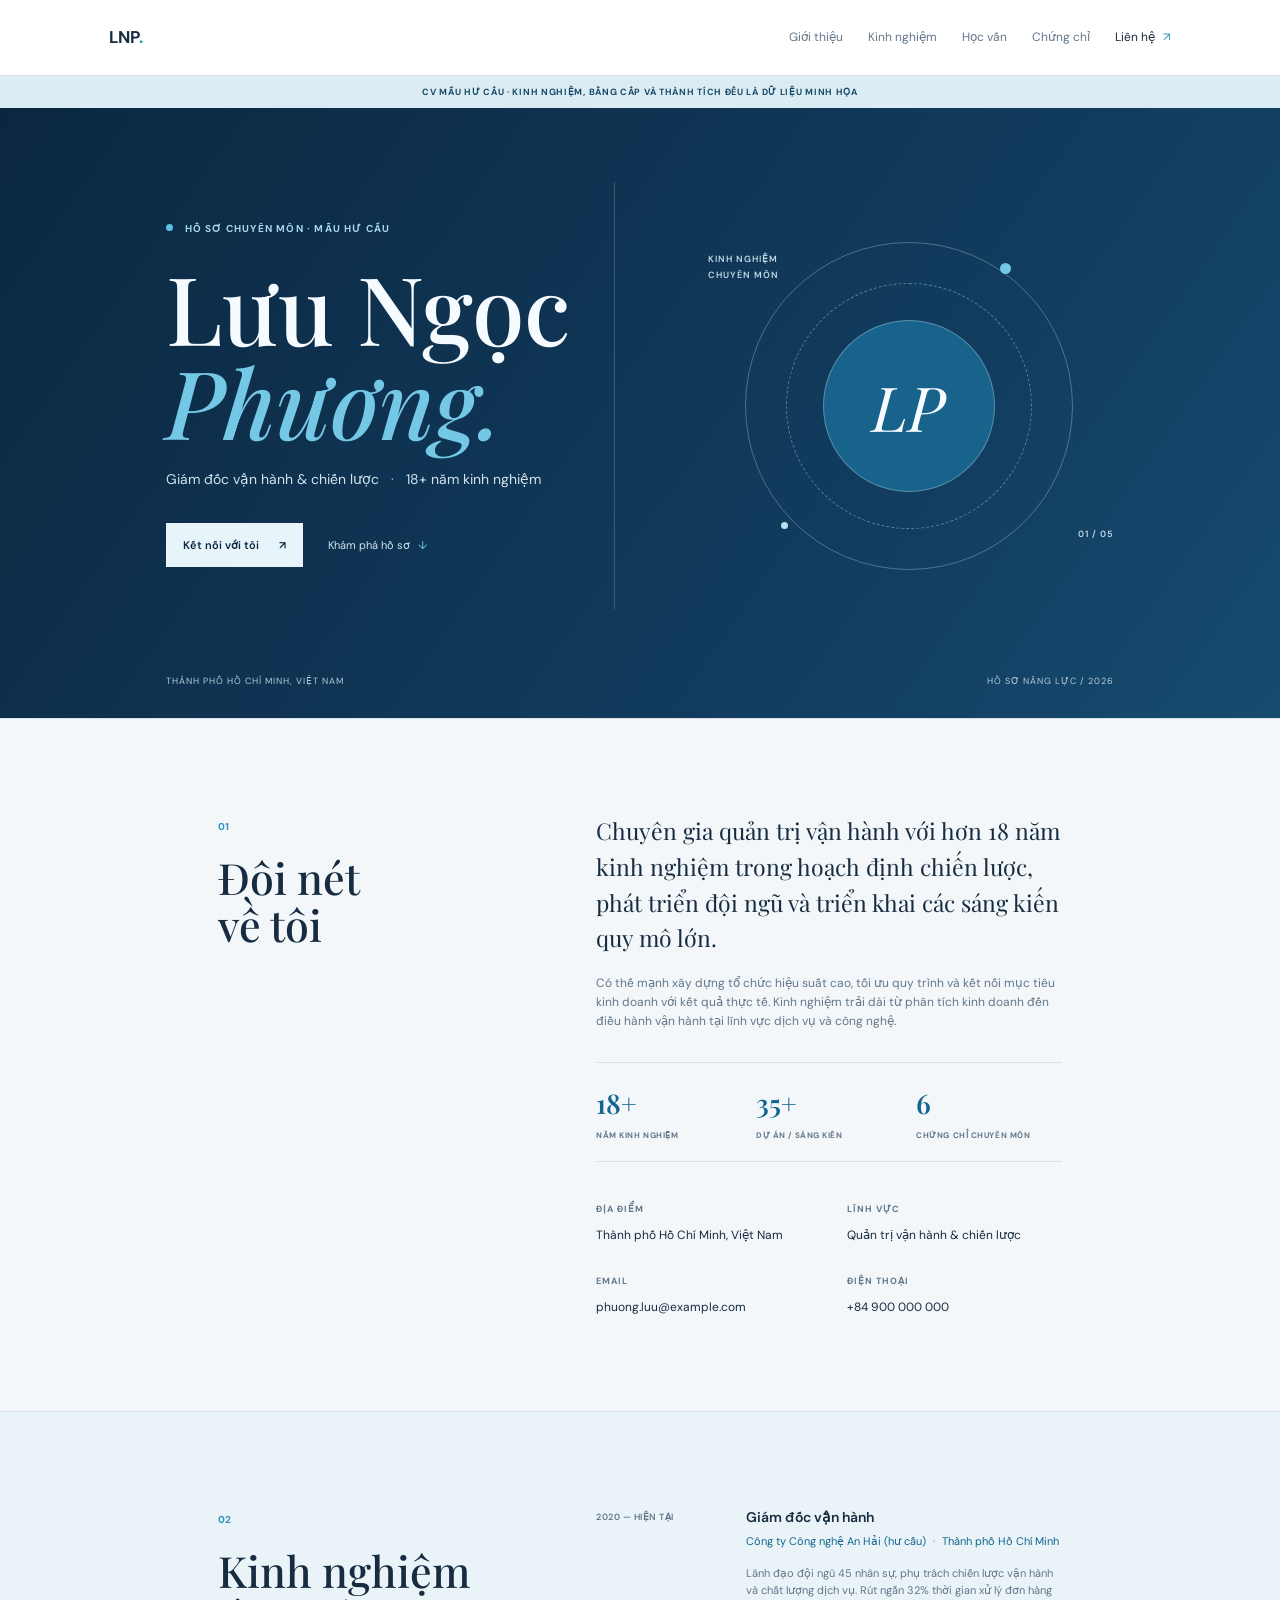
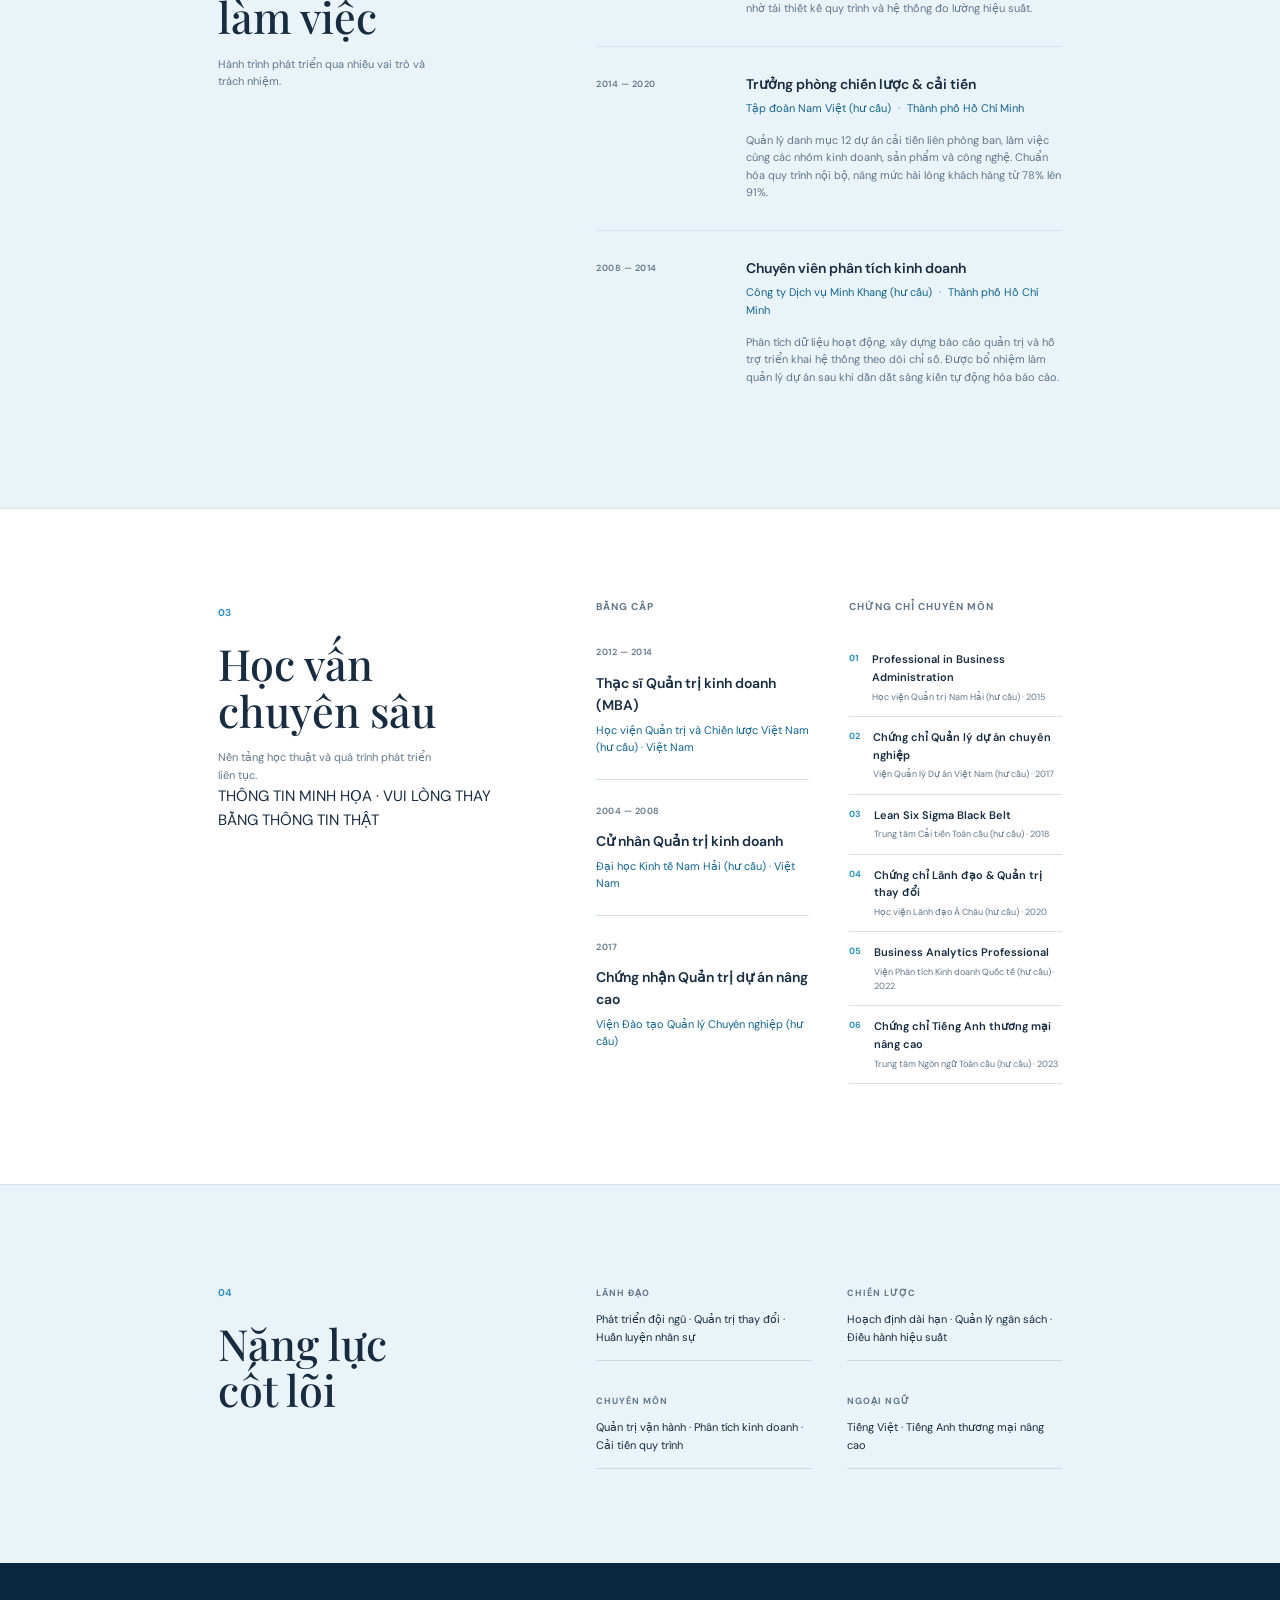
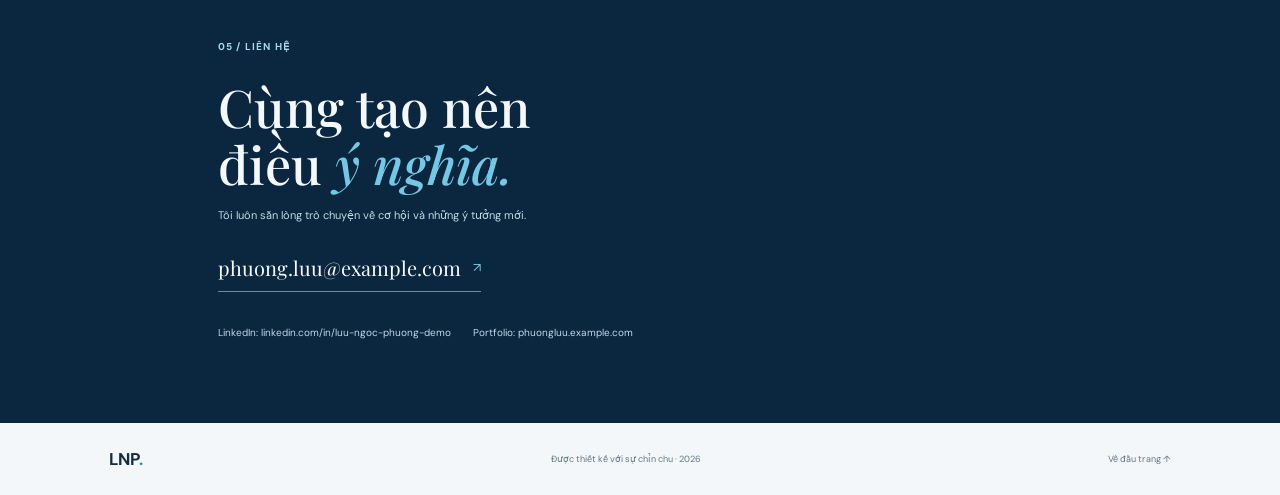
==== My CV/index.html @ e351180a "OK" ====
<!DOCTYPE html>
<html lang="vi">
<head>
  <meta charset="UTF-8">
  <meta name="viewport" content="width=device-width, initial-scale=1.0">
  <meta name="theme-color" content="#0b2740">
  <meta name="description" content="CV mẫu hư cấu của Lưu Ngọc Phương, chuyên gia quản trị vận hành.">
  <title>CV mẫu hư cấu | Lưu Ngọc Phương</title>
  <link rel="preconnect" href="https://fonts.googleapis.com">
  <link rel="preconnect" href="https://fonts.gstatic.com" crossorigin>
  <link href="https://fonts.googleapis.com/css2?family=DM+Sans:wght@400;500;600;700&family=Playfair+Display:wght@500;600;700&display=swap" rel="stylesheet">
  <link rel="stylesheet" href="vc.css">
</head>
<body>
  <header class="topbar">
    <a class="wordmark" href="#home" aria-label="Lưu Ngọc Phương, về đầu trang">LNP<span>.</span></a>
    <nav aria-label="Điều hướng chính">
      <a href="#about">Giới thiệu</a>
      <a href="#experience">Kinh nghiệm</a>
      <a href="#education">Học vấn</a>
      <a href="#credentials">Chứng chỉ</a>
      <a class="nav-contact" href="#contact">Liên hệ <span aria-hidden="true">↗</span></a>
    </nav>
  </header>

  <aside class="fiction-banner">CV MẪU HƯ CẤU · KINH NGHIỆM, BẰNG CẤP VÀ THÀNH TÍCH ĐỀU LÀ DỮ LIỆU MINH HỌA</aside>

  <main id="home">
    <section class="intro" aria-labelledby="page-title">
      <div class="intro-copy">
        <p class="eyebrow"><span class="status-dot"></span> HỒ SƠ CHUYÊN MÔN · MẪU HƯ CẤU</p>
        <h1 id="page-title">Lưu Ngọc<br><span>Phương.</span></h1>
        <p class="intro-summary">Giám đốc vận hành & chiến lược <span>·</span> 18+ năm kinh nghiệm</p>
        <div class="intro-actions">
          <a class="button button-primary" href="#contact">Kết nối với tôi <span aria-hidden="true">↗</span></a>
          <a class="text-link" href="#about">Khám phá hồ sơ <span aria-hidden="true">↓</span></a>
        </div>
      </div>
      <div class="intro-art" aria-hidden="true">
        <div class="art-ring ring-one"></div>
        <div class="art-ring ring-two"></div>
        <div class="art-core">LP</div>
        <span class="art-label">KINH NGHIỆM<br>CHUYÊN MÔN</span>
        <span class="art-index">01 / 05</span>
      </div>
      <div class="intro-footer"><span>THÀNH PHỐ HỒ CHÍ MINH, VIỆT NAM</span><span>HỒ SƠ NĂNG LỰC / 2026</span></div>
    </section>

    <section class="content-section about-section" id="about">
      <div class="section-heading"><span class="section-number">01</span><h2>Đôi nét<br>về tôi</h2></div>
      <div class="section-body">
        <p class="lead">Chuyên gia quản trị vận hành với hơn 18 năm kinh nghiệm trong hoạch định chiến lược, phát triển đội ngũ và triển khai các sáng kiến quy mô lớn.</p>
        <p class="about-detail">Có thế mạnh xây dựng tổ chức hiệu suất cao, tối ưu quy trình và kết nối mục tiêu kinh doanh với kết quả thực tế. Kinh nghiệm trải dài từ phân tích kinh doanh đến điều hành vận hành tại lĩnh vực dịch vụ và công nghệ.</p>
        <div class="career-stats" aria-label="Tổng quan kinh nghiệm">
          <div><strong>18+</strong><span>NĂM KINH NGHIỆM</span></div>
          <div><strong>35+</strong><span>DỰ ÁN / SÁNG KIẾN</span></div>
          <div><strong>6</strong><span>CHỨNG CHỈ CHUYÊN MÔN</span></div>
        </div>
        <div class="detail-grid">
          <div><span class="detail-label">ĐỊA ĐIỂM</span><p>Thành phố Hồ Chí Minh, Việt Nam</p></div>
          <div><span class="detail-label">LĨNH VỰC</span><p>Quản trị vận hành & chiến lược</p></div>
          <div><span class="detail-label">EMAIL</span><p>phuong.luu@example.com</p></div>
          <div><span class="detail-label">ĐIỆN THOẠI</span><p>+84 900 000 000</p></div>
        </div>
      </div>
    </section>

    <section class="content-section experience-section" id="experience">
      <div class="section-heading"><span class="section-number">02</span><h2>Kinh nghiệm<br>làm việc</h2><p class="section-caption">Hành trình phát triển qua nhiều vai trò và trách nhiệm.</p></div>
      <div class="section-body">
        <article class="timeline-item">
          <p class="timeline-date">2020 — HIỆN TẠI</p>
          <div><h3>Giám đốc vận hành</h3><p class="organization">Công ty Công nghệ An Hải (hư cấu) <span>·</span> Thành phố Hồ Chí Minh</p><p class="description">Lãnh đạo đội ngũ 45 nhân sự, phụ trách chiến lược vận hành và chất lượng dịch vụ. Rút ngắn 32% thời gian xử lý đơn hàng nhờ tái thiết kế quy trình và hệ thống đo lường hiệu suất.</p></div>
        </article>
        <article class="timeline-item">
          <p class="timeline-date">2014 — 2020</p>
          <div><h3>Trưởng phòng chiến lược & cải tiến</h3><p class="organization">Tập đoàn Nam Việt (hư cấu) <span>·</span> Thành phố Hồ Chí Minh</p><p class="description">Quản lý danh mục 12 dự án cải tiến liên phòng ban, làm việc cùng các nhóm kinh doanh, sản phẩm và công nghệ. Chuẩn hóa quy trình nội bộ, nâng mức hài lòng khách hàng từ 78% lên 91%.</p></div>
        </article>
        <article class="timeline-item">
          <p class="timeline-date">2008 — 2014</p>
          <div><h3>Chuyên viên phân tích kinh doanh</h3><p class="organization">Công ty Dịch vụ Minh Khang (hư cấu) <span>·</span> Thành phố Hồ Chí Minh</p><p class="description">Phân tích dữ liệu hoạt động, xây dựng báo cáo quản trị và hỗ trợ triển khai hệ thống theo dõi chỉ số. Được bổ nhiệm làm quản lý dự án sau khi dẫn dắt sáng kiến tự động hóa báo cáo.</p></div>
        </article>
      </div>
    </section>

    <section class="content-section lower-section" id="education">
      <div class="section-heading"><span class="section-number">03</span><h2>Học vấn<br>chuyên sâu</h2><p class="section-caption">Nền tảng học thuật và quá trình phát triển liên tục.</p><p class="sample-note">THÔNG TIN MINH HỌA · VUI LÒNG THAY BẰNG THÔNG TIN THẬT</p></div>
      <div class="section-body lower-grid">
        <div>
          <h3 class="subheading">Bằng cấp</h3>
          <article class="education-item"><p class="timeline-date">2012 — 2014</p><h3>Thạc sĩ Quản trị kinh doanh (MBA)</h3><p class="organization">Học viện Quản trị và Chiến lược Việt Nam (hư cấu) · Việt Nam</p></article>
          <article class="education-item"><p class="timeline-date">2004 — 2008</p><h3>Cử nhân Quản trị kinh doanh</h3><p class="organization">Đại học Kinh tế Nam Hải (hư cấu) · Việt Nam</p></article>
          <article class="education-item"><p class="timeline-date">2017</p><h3>Chứng nhận Quản trị dự án nâng cao</h3><p class="organization">Viện Đào tạo Quản lý Chuyên nghiệp (hư cấu)</p></article>
        </div>
        <div>
          <h3 class="subheading" id="credentials">Chứng chỉ chuyên môn</h3>
          <ul class="credential-list">
            <li><span class="credential-mark">01</span><span><strong>Professional in Business Administration</strong><small>Học viện Quản trị Nam Hải (hư cấu) · 2015</small></span></li>
            <li><span class="credential-mark">02</span><span><strong>Chứng chỉ Quản lý dự án chuyên nghiệp</strong><small>Viện Quản lý Dự án Việt Nam (hư cấu) · 2017</small></span></li>
            <li><span class="credential-mark">03</span><span><strong>Lean Six Sigma Black Belt</strong><small>Trung tâm Cải tiến Toàn cầu (hư cấu) · 2018</small></span></li>
            <li><span class="credential-mark">04</span><span><strong>Chứng chỉ Lãnh đạo & Quản trị thay đổi</strong><small>Học viện Lãnh đạo Á Châu (hư cấu) · 2020</small></span></li>
            <li><span class="credential-mark">05</span><span><strong>Business Analytics Professional</strong><small>Viện Phân tích Kinh doanh Quốc tế (hư cấu) · 2022</small></span></li>
            <li><span class="credential-mark">06</span><span><strong>Chứng chỉ Tiếng Anh thương mại nâng cao</strong><small>Trung tâm Ngôn ngữ Toàn cầu (hư cấu) · 2023</small></span></li>
          </ul>
        </div>
      </div>
    </section>

    <section class="content-section skills-section" id="skills">
      <div class="section-heading"><span class="section-number">04</span><h2>Năng lực<br>cốt lõi</h2></div>
      <div class="section-body skill-columns">
        <div><span class="detail-label">LÃNH ĐẠO</span><p>Phát triển đội ngũ · Quản trị thay đổi · Huấn luyện nhân sự</p></div>
        <div><span class="detail-label">CHIẾN LƯỢC</span><p>Hoạch định dài hạn · Quản lý ngân sách · Điều hành hiệu suất</p></div>
        <div><span class="detail-label">CHUYÊN MÔN</span><p>Quản trị vận hành · Phân tích kinh doanh · Cải tiến quy trình</p></div>
        <div><span class="detail-label">NGOẠI NGỮ</span><p>Tiếng Việt · Tiếng Anh thương mại nâng cao</p></div>
      </div>
    </section>

    <section class="contact-section" id="contact">
      <p class="eyebrow">05 / LIÊN HỆ</p>
      <h2>Cùng tạo nên<br>điều <span>ý nghĩa.</span></h2>
      <p class="contact-note">Tôi luôn sẵn lòng trò chuyện về cơ hội và những ý tưởng mới.</p>
      <a class="contact-email" href="mailto:phuong.luu@example.com">phuong.luu@example.com <span aria-hidden="true">↗</span></a>
      <div class="social-links"><span>LinkedIn: linkedin.com/in/luu-ngoc-phuong-demo</span><span>Portfolio: phuongluu.example.com</span></div>
    </section>
  </main>

  <footer class="site-footer"><a class="wordmark" href="#home">LNP<span>.</span></a><p>Được thiết kế với sự chỉn chu · 2026</p><a href="#home">Về đầu trang ↑</a></footer>
</body>
</html>
---- My CV/vc.css ----
:root {
  color-scheme: light;
  --paper: #f3f7fa;
  --ink: #172c40;
  --muted: #62778a;
  --line: #d7e2eb;
  --accent: #2b91bf;
  --green: #12658f;
  --navy: #0b2740;
  --blue: #12658f;
  --serif: "Playfair Display", Georgia, serif;
  --sans: "DM Sans", "Segoe UI", sans-serif;
}

* { box-sizing: border-box; }
html { scroll-behavior: smooth; }
body { margin: 0; background: var(--paper); color: var(--ink); font-family: var(--sans); font-size: 15px; line-height: 1.6; }
a { color: inherit; text-decoration: none; }
a:focus-visible { outline: 2px solid var(--accent); outline-offset: 5px; }

.topbar, .site-footer { display: flex; align-items: center; justify-content: space-between; }
.topbar { min-height: 76px; padding: 0 8.5%; border-bottom: 1px solid var(--line); background: #fff; }
.wordmark { font-size: 17px; font-weight: 700; letter-spacing: 0; }
.wordmark span { color: var(--accent); }
.topbar nav { display: flex; align-items: center; gap: 25px; color: var(--muted); font-size: 12px; }
.topbar nav a:hover, .social-links a:hover, .site-footer > a:last-child:hover { color: var(--accent); }
.topbar nav .nav-contact { color: var(--ink); }
.nav-contact span { padding-left: 5px; color: var(--accent); }
.fiction-banner { padding: 9px 8.5%; background: #dcecf5; color: #174a68; font-size: 9px; font-weight: 700; letter-spacing: .7px; text-align: center; }

.intro { position: relative; display: grid; grid-template-columns: 1.05fr .95fr; align-items: center; min-height: 610px; padding: 74px 13% 88px; overflow: hidden; background: linear-gradient(125deg, #0b2740 0%, #123e61 72%, #164c70 100%); color: #f6fbff; }
.intro::before { position: absolute; z-index: 0; top: 12%; left: 48%; width: 1px; height: 70%; background: rgba(226, 241, 250, .2); content: ""; }
.intro-copy { z-index: 1; padding-bottom: 24px; animation: arrive .7s ease-out both; }
.eyebrow { margin: 0 0 24px; color: #a7d8ed; font-size: 10px; font-weight: 700; letter-spacing: 1.2px; }
.status-dot { display: inline-block; width: 7px; height: 7px; margin-right: 8px; border-radius: 50%; background: #5bc1e2; vertical-align: 1px; }
h1, h2, h3, p { margin-top: 0; }
h1 { margin-bottom: 19px; font-family: var(--serif); font-size: clamp(64px, 7.4vw, 102px); font-weight: 500; letter-spacing: 0; line-height: .99; }
h1 span, .contact-section h2 span { color: #74c8e5; font-style: italic; }
.intro-summary { margin-bottom: 33px; color: #d0e2ed; font-size: 14px; }
.intro-summary span { padding: 0 8px; color: #74c8e5; }
.intro-actions { display: flex; align-items: center; gap: 25px; }
.button { display: inline-flex; min-height: 44px; align-items: center; justify-content: center; gap: 20px; padding: 0 17px; font-size: 11px; font-weight: 600; transition: background .2s, transform .2s; }
.button:hover { transform: translateY(-2px); }
.button-primary { background: #e7f5fb; color: var(--navy); }
.button-primary:hover { background: #fff; }
.text-link { color: #d0e2ed; font-size: 11px; }
.text-link span { padding-left: 5px; color: #74c8e5; }

.intro-art { position: relative; display: grid; width: min(100%, 410px); aspect-ratio: 1; place-items: center; justify-self: end; animation: arrive .8s .12s ease-out both; }
.intro-art::before { position: absolute; inset: 10%; border: 1px solid rgba(222, 241, 250, .3); border-radius: 50%; content: ""; }
.intro-art::after { position: absolute; inset: 20%; border: 1px dashed rgba(176, 218, 236, .45); border-radius: 50%; content: ""; }
.art-ring { position: absolute; z-index: 1; width: 11px; height: 11px; border-radius: 50%; background: #74c8e5; }
.ring-one { top: 15%; right: 25%; }
.ring-two { bottom: 20%; left: 19%; width: 7px; height: 7px; background: #b5e1f0; }
.art-core { z-index: 1; display: grid; width: 42%; aspect-ratio: 1; place-items: center; border: 1px solid rgba(255, 255, 255, .28); border-radius: 50%; background: #17638c; color: #f5fbff; font-family: var(--serif); font-size: 62px; font-style: italic; }
.art-label, .art-index { position: absolute; z-index: 2; color: #c2d9e6; font-size: 9px; font-weight: 600; letter-spacing: 1px; line-height: 1.8; }
.art-label { top: 12%; left: 1%; }
.art-index { right: 0; bottom: 17%; }
.intro-footer { position: absolute; right: 13%; bottom: 30px; left: 13%; display: flex; justify-content: space-between; color: #b4cbd9; font-size: 9px; letter-spacing: 1px; }

.content-section { display: grid; grid-template-columns: .8fr 1.2fr; gap: 8%; padding: 94px 17%; border-top: 1px solid var(--line); }
.section-heading { position: relative; }
.section-number { color: var(--accent); font-size: 10px; font-weight: 700; }
.section-heading h2 { margin: 17px 0 0; font-family: var(--serif); font-size: 43px; font-weight: 500; line-height: 1.08; }
.section-caption { max-width: 220px; margin: 16px 0 0; color: var(--muted); font-size: 11px; }
.lead { max-width: 560px; margin: 0 0 36px; font-family: var(--serif); font-size: 23px; line-height: 1.55; }
.about-detail { max-width: 620px; margin: -18px 0 30px; color: var(--muted); font-size: 12px; }
.career-stats { display: grid; grid-template-columns: repeat(3, 1fr); gap: 14px; margin: 0 0 33px; padding: 19px 0; border-top: 1px solid var(--line); border-bottom: 1px solid var(--line); }
.career-stats div { display: grid; gap: 4px; }
.career-stats strong { color: var(--blue); font-family: var(--serif); font-size: 27px; font-weight: 600; }
.career-stats span { color: var(--muted); font-size: 8px; font-weight: 700; letter-spacing: .55px; }
.detail-grid { display: grid; grid-template-columns: 1fr 1fr; gap: 22px 35px; }
.detail-label { color: var(--muted); font-size: 9px; font-weight: 700; letter-spacing: 1px; }
.detail-grid p { margin: 7px 0 0; font-size: 12px; }
.experience-section { background: #eaf3f8; }
.timeline-item { display: grid; grid-template-columns: 130px 1fr; gap: 20px; padding: 0 0 28px; }
.timeline-item + .timeline-item { padding-top: 26px; border-top: 1px solid var(--line); }
.timeline-date { margin: 4px 0 0; color: var(--muted); font-size: 9px; font-weight: 600; letter-spacing: .5px; }
.timeline-item h3, .education-item h3 { margin: 0 0 5px; font-size: 14px; font-weight: 600; }
.organization { margin: 0; color: var(--blue); font-size: 11px; }
.organization span { padding: 0 4px; color: var(--muted); }
.description { max-width: 450px; margin: 14px 0 0; color: var(--muted); font-size: 11px; }
.lower-section { padding-top: 90px; padding-bottom: 100px; background: #fff; }
.lower-grid { display: grid; grid-template-columns: 1fr 1fr; gap: 40px; }
.subheading { margin: 0 0 24px; color: var(--muted); font-size: 10px; font-weight: 700; letter-spacing: 1px; text-transform: uppercase; }
.education-item { padding-top: 2px; }
.education-item + .education-item { margin-top: 22px; padding-top: 20px; border-top: 1px solid var(--line); }
.education-item .timeline-date { margin-bottom: 12px; }
.credential-list { display: grid; gap: 0; margin: 0; padding: 0; list-style: none; }
.credential-list li { display: flex; gap: 13px; padding: 12px 0; border-bottom: 1px solid var(--line); }
.credential-mark { color: var(--accent); font-size: 9px; font-weight: 700; }
.credential-list li > span:last-child { display: grid; gap: 3px; }
.credential-list strong { font-size: 11px; font-weight: 600; }
.credential-list small { color: var(--muted); font-size: 9px; }
.skills-section { background: #eaf3f8; }
.skill-columns { display: grid; grid-template-columns: 1fr 1fr; gap: 26px 35px; }
.skill-columns > div { padding-bottom: 14px; border-bottom: 1px solid #ccdae5; }
.skill-columns p { margin: 8px 0 0; color: var(--ink); font-size: 11px; }
.contact-section { padding: 76px 17% 82px; background: var(--navy); color: #f4f8fb; }
.contact-section .eyebrow { color: #a7d8ed; }
.contact-section h2 { margin: 0 0 15px; font-family: var(--serif); font-size: 52px; font-weight: 500; line-height: 1.08; }
.contact-section h2 span { color: #74c8e5; }
.contact-note { margin-bottom: 28px; color: #c2d9e6; font-size: 11px; }
.contact-email { display: inline-flex; align-items: center; gap: 12px; padding-bottom: 7px; border-bottom: 1px solid #6c8ba1; font-family: var(--serif); font-size: 20px; }
.contact-email span { color: #74c8e5; font-family: var(--sans); font-size: 13px; }
.social-links { display: flex; gap: 22px; margin-top: 33px; color: #c2d9e6; font-size: 10px; }
.site-footer { min-height: 72px; padding: 0 8.5%; }
.site-footer p, .site-footer > a:last-child { margin: 0; color: var(--muted); font-size: 9px; }

@keyframes arrive { from { opacity: 0; transform: translateY(12px); } to { opacity: 1; transform: translateY(0); } }
@media (prefers-reduced-motion: reduce) { *, *::before, *::after { scroll-behavior: auto !important; animation-duration: .01ms !important; animation-iteration-count: 1 !important; transition-duration: .01ms !important; } }

@media (max-width: 760px) {
  .topbar { min-height: 64px; padding: 0 6%; }
  .fiction-banner { padding-right: 6%; padding-left: 6%; font-size: 8px; }
  .topbar nav { gap: 16px; font-size: 10px; }
  .topbar nav a:nth-child(2), .topbar nav a:nth-child(3), .topbar nav a:nth-child(4) { display: none; }
  .intro { grid-template-columns: 1fr; min-height: auto; padding: 77px 9% 76px; }
  .intro::before { display: none; }
  .intro-copy { padding-bottom: 0; }
  h1 { font-size: clamp(67px, 15vw, 92px); }
  .intro-art { position: absolute; right: 2%; bottom: 4%; width: 40%; min-width: 150px; opacity: .72; }
  .art-core { font-size: 35px; }
  .art-label, .art-index { font-size: 7px; }
  .intro-footer { right: 9%; left: 9%; bottom: 22px; }
  .content-section { grid-template-columns: 1fr; gap: 34px; padding: 64px 9%; }
  .section-heading h2 { font-size: 36px; }
  .lead { font-size: 20px; }
  .career-stats { gap: 8px; }
  .career-stats strong { font-size: 24px; }
  .career-stats span { font-size: 7px; }
  .timeline-item { grid-template-columns: 100px 1fr; gap: 14px; }
  .skill-columns { gap: 20px; }
  .lower-grid { gap: 26px; }
  .contact-section { padding: 62px 9% 68px; }
  .contact-section h2 { font-size: 44px; }
  .site-footer { padding: 0 6%; }
}

@media (max-width: 420px) {
  .topbar nav { gap: 11px; }
  .intro { padding-right: 7%; padding-left: 7%; }
  .intro-art { right: -5%; width: 42%; min-width: 130px; }
  .intro-actions { align-items: flex-start; flex-direction: column; gap: 14px; }
  .detail-grid, .lower-grid { grid-template-columns: 1fr; }
  .timeline-item { grid-template-columns: 1fr; gap: 8px; }
  .timeline-date { margin-top: 0; }
  .contact-email { font-size: 17px; }
  .site-footer p { max-width: 125px; text-align: center; }
}
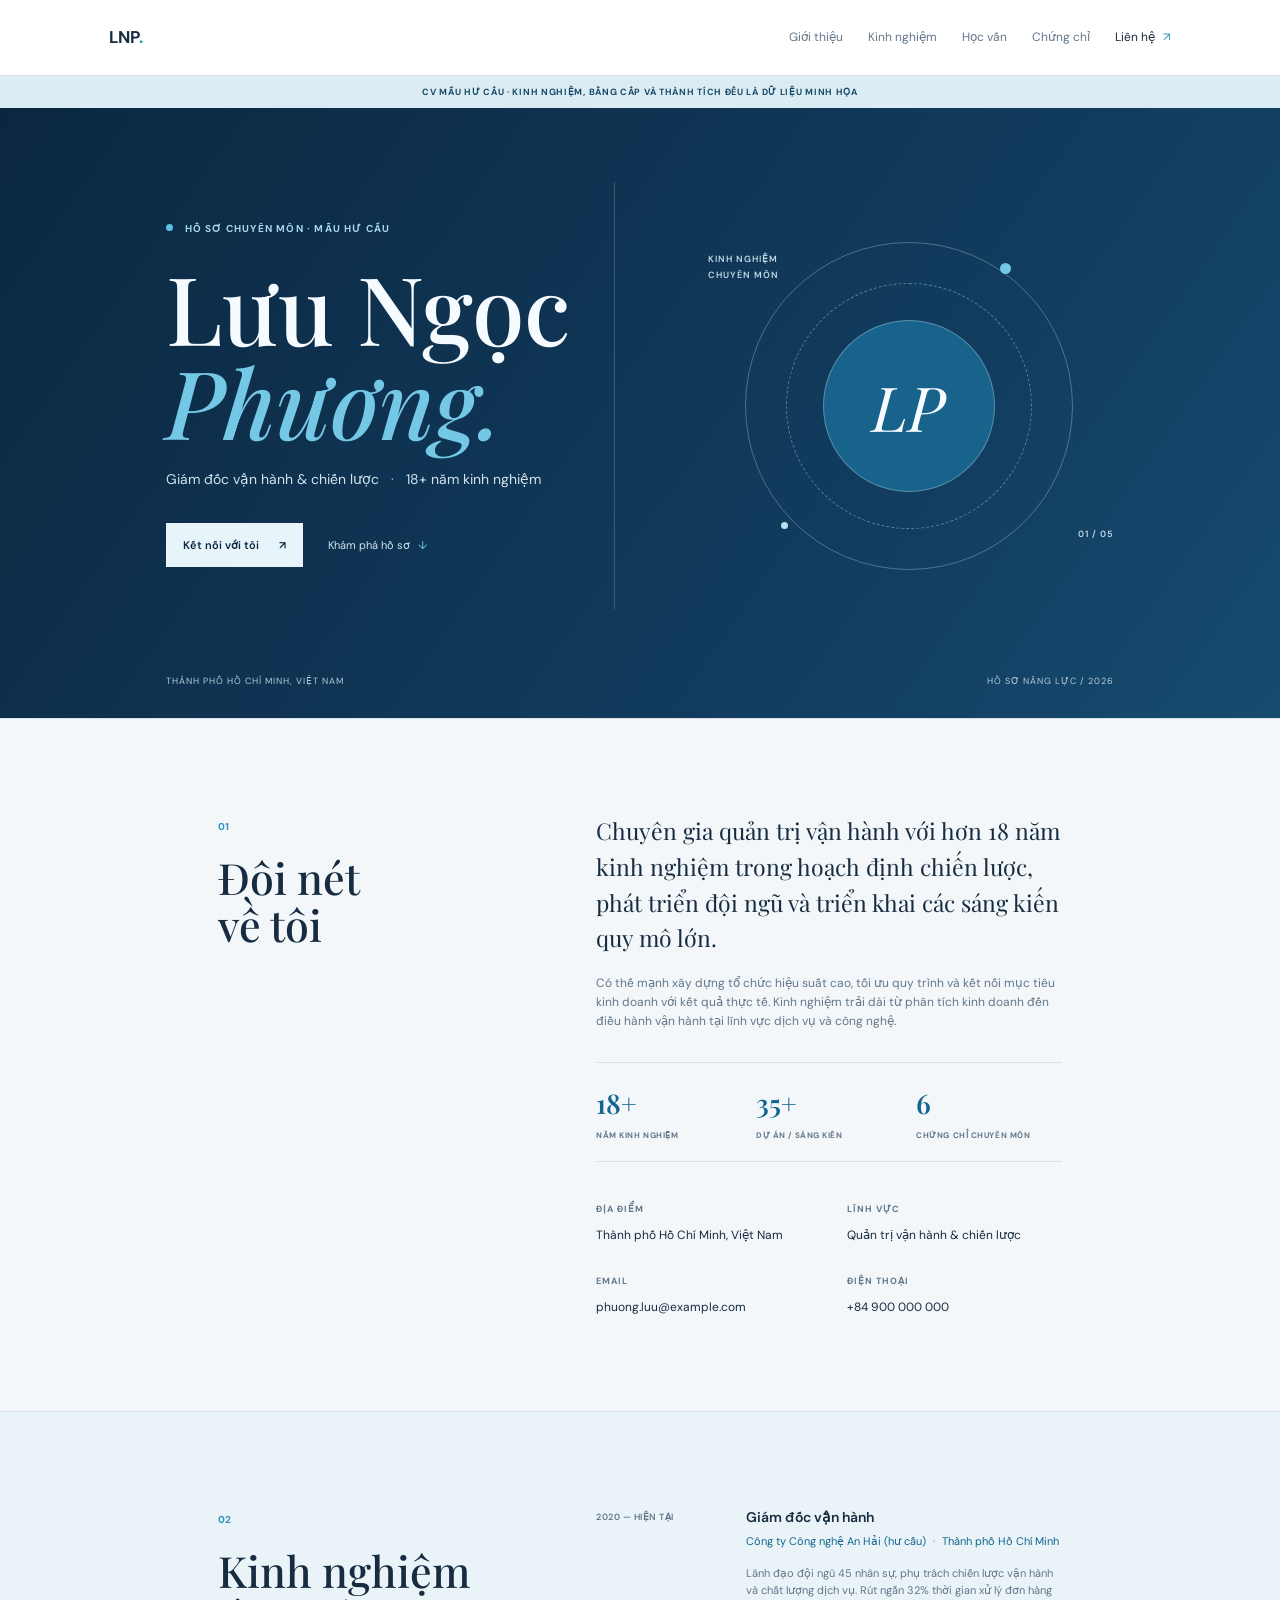
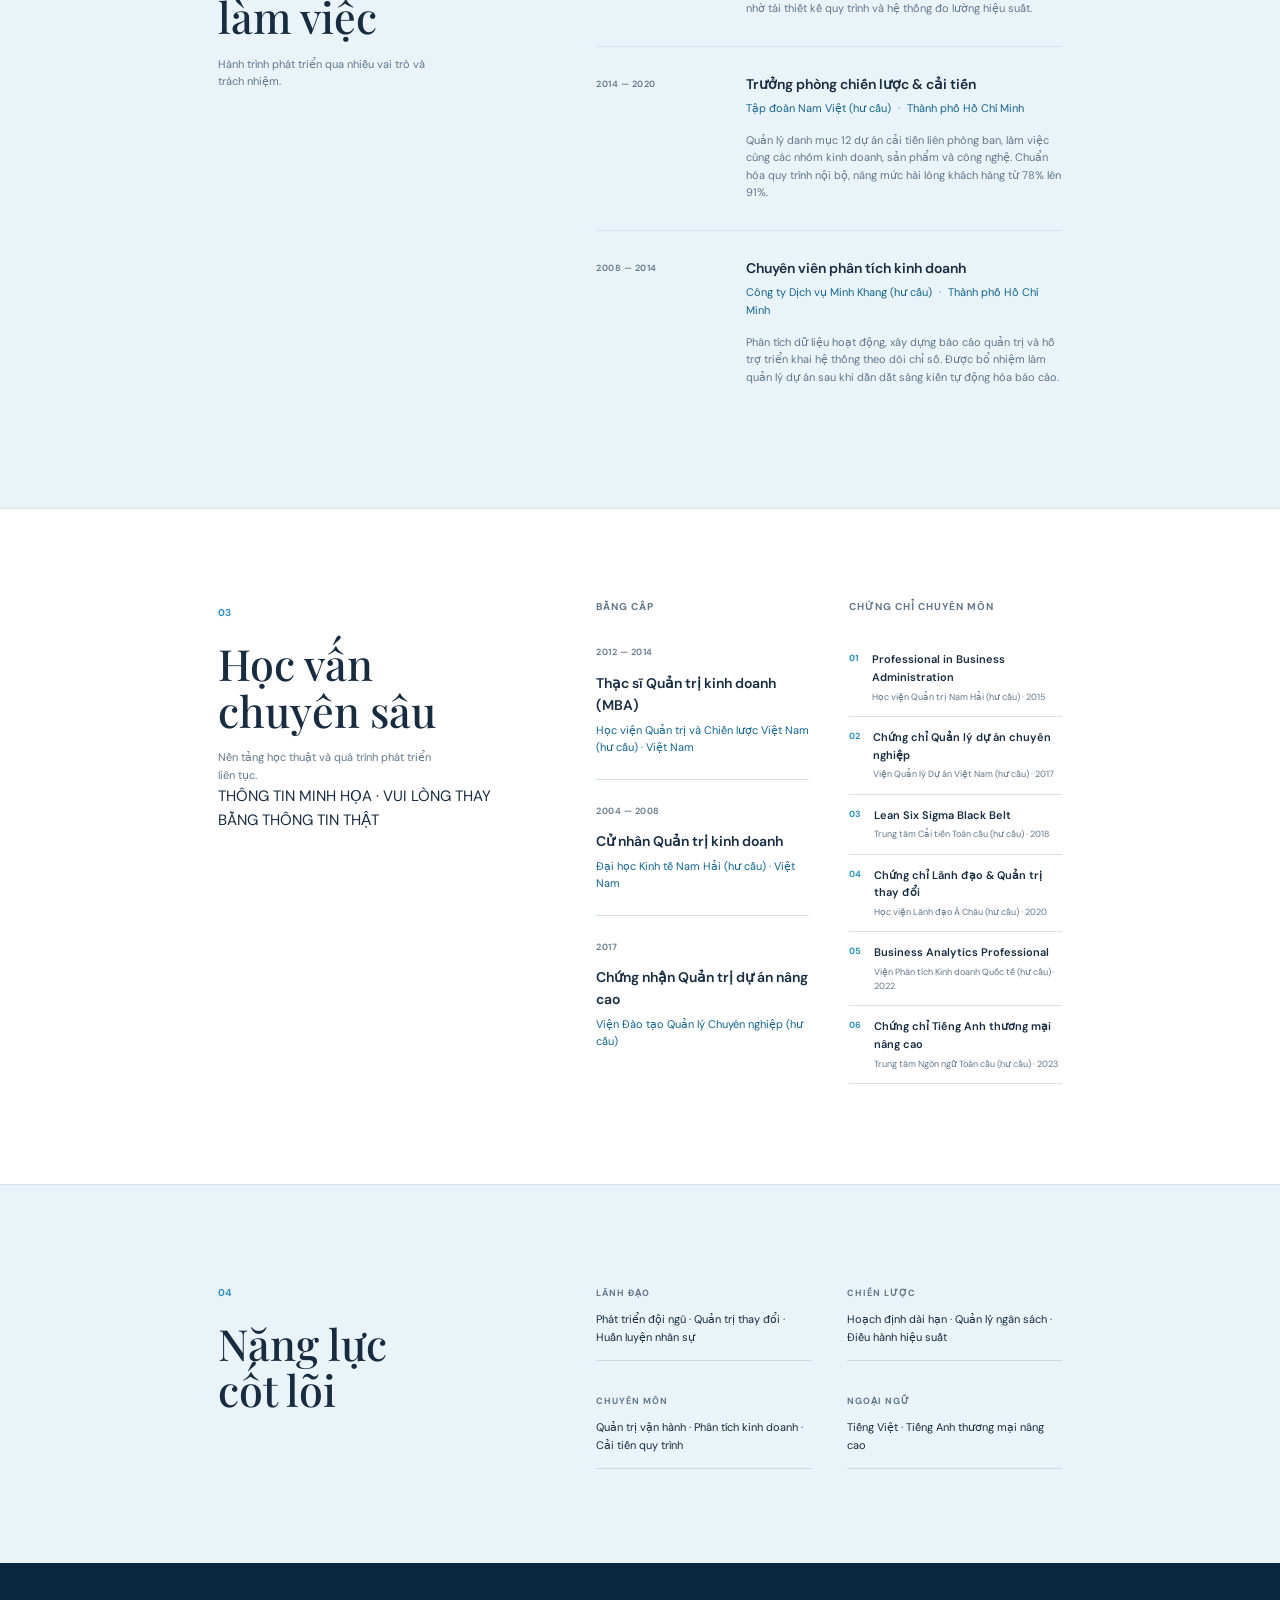
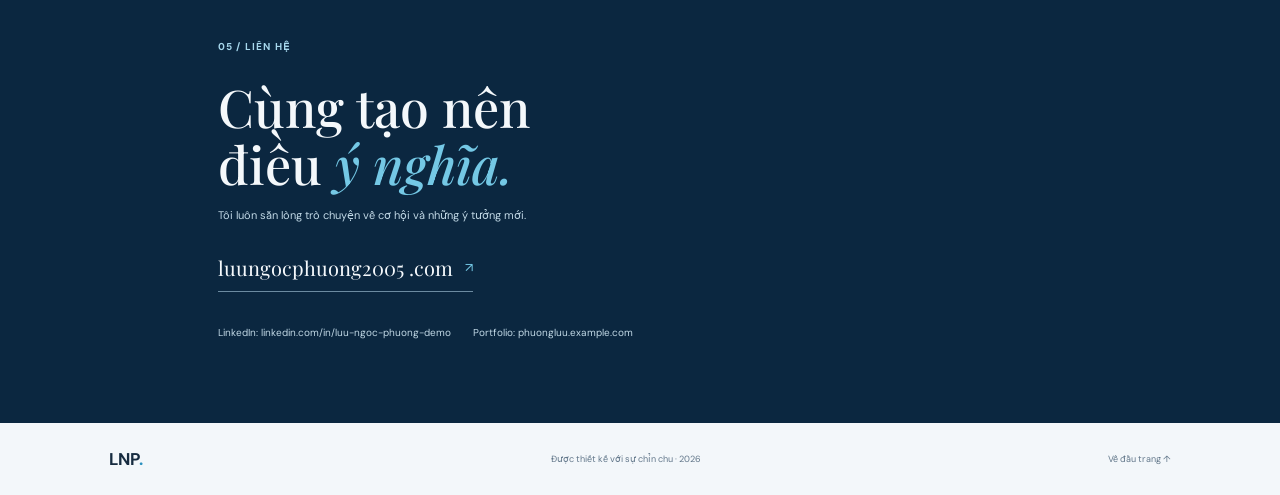
==== commit b2f64df7: "OK" ====
--- a/My CV/index.html
+++ b/My CV/index.html
@@ -120,7 +120,8 @@
       <p class="eyebrow">05 / LIÊN HỆ</p>
       <h2>Cùng tạo nên<br>điều <span>ý nghĩa.</span></h2>
       <p class="contact-note">Tôi luôn sẵn lòng trò chuyện về cơ hội và những ý tưởng mới.</p>
-      <a class="contact-email" href="mailto:phuong.luu@example.com">phuong.luu@example.com <span aria-hidden="true">↗</span></a>
+      <a class="contact-email" href="mailto:luungocphuong2005.com">luungocphuong2005
+        .com <span aria-hidden="true">↗</span></a>
       <div class="social-links"><span>LinkedIn: linkedin.com/in/luu-ngoc-phuong-demo</span><span>Portfolio: phuongluu.example.com</span></div>
     </section>
   </main>
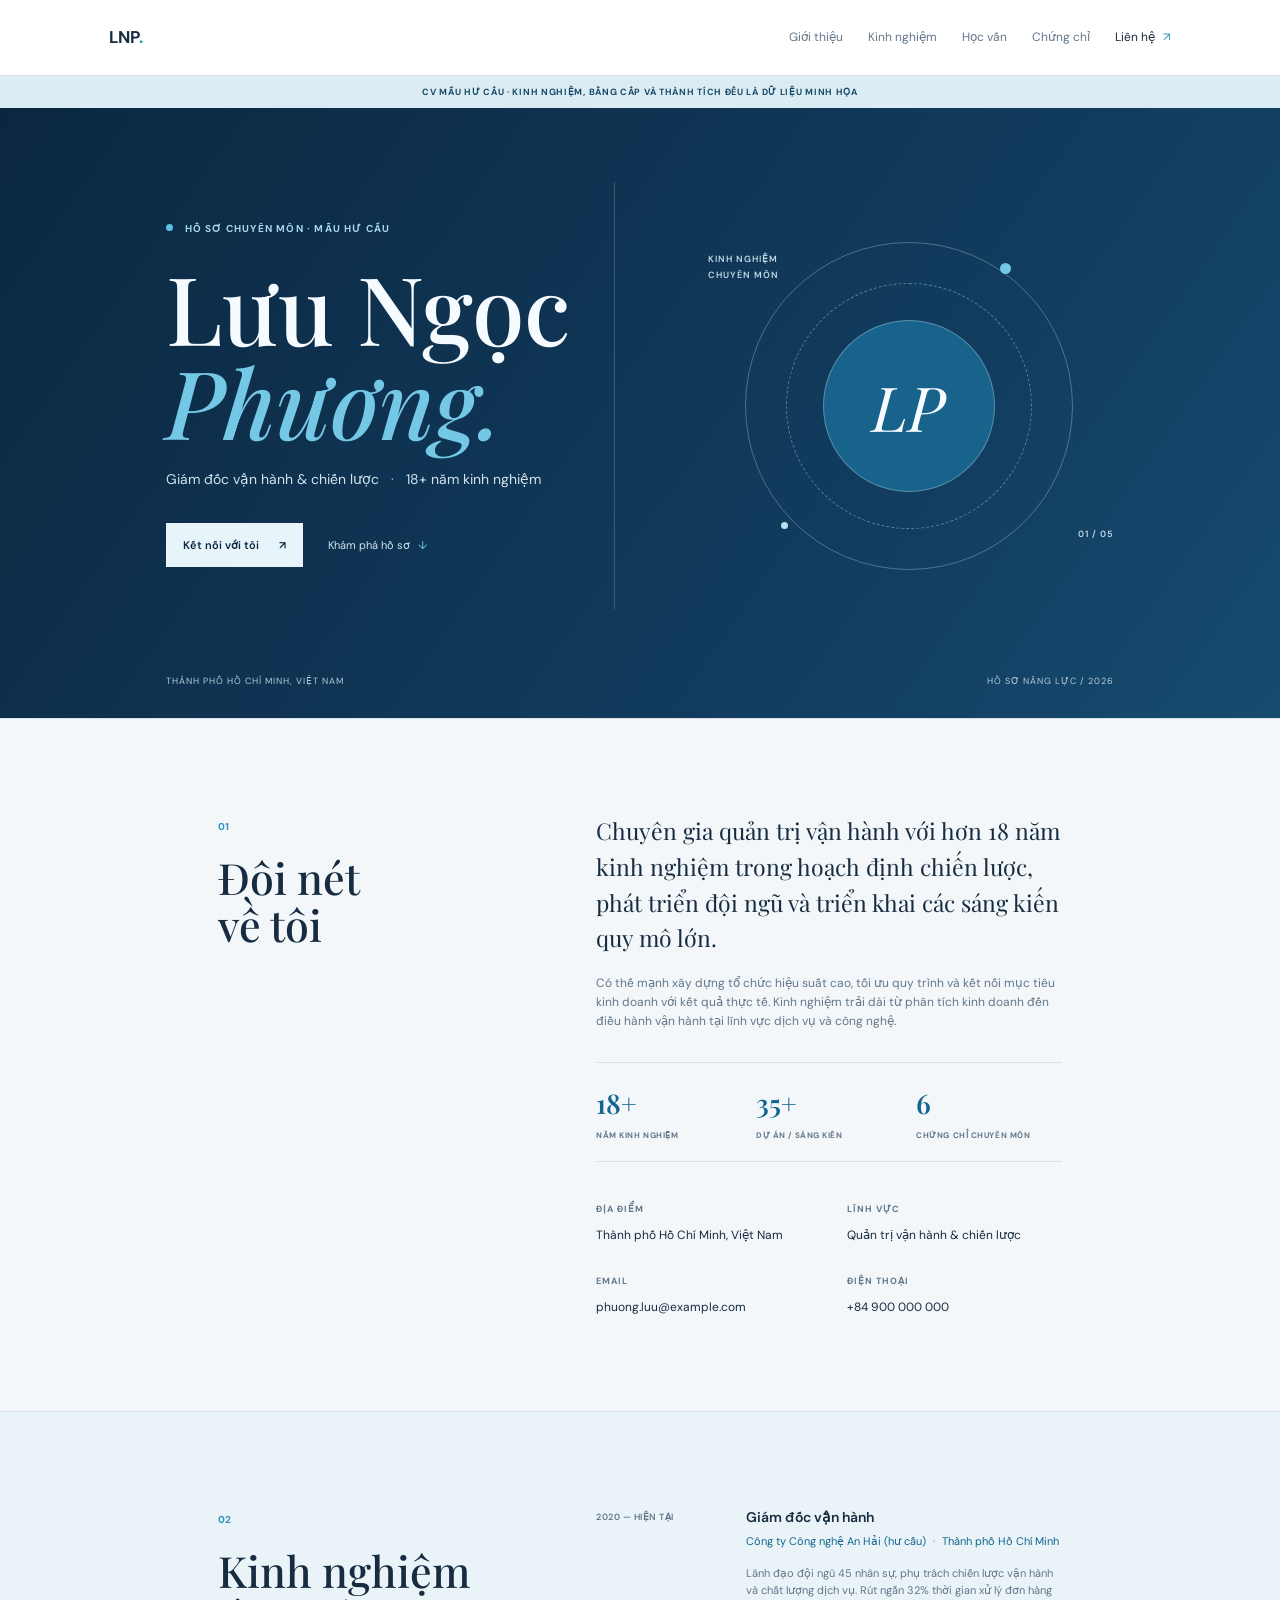
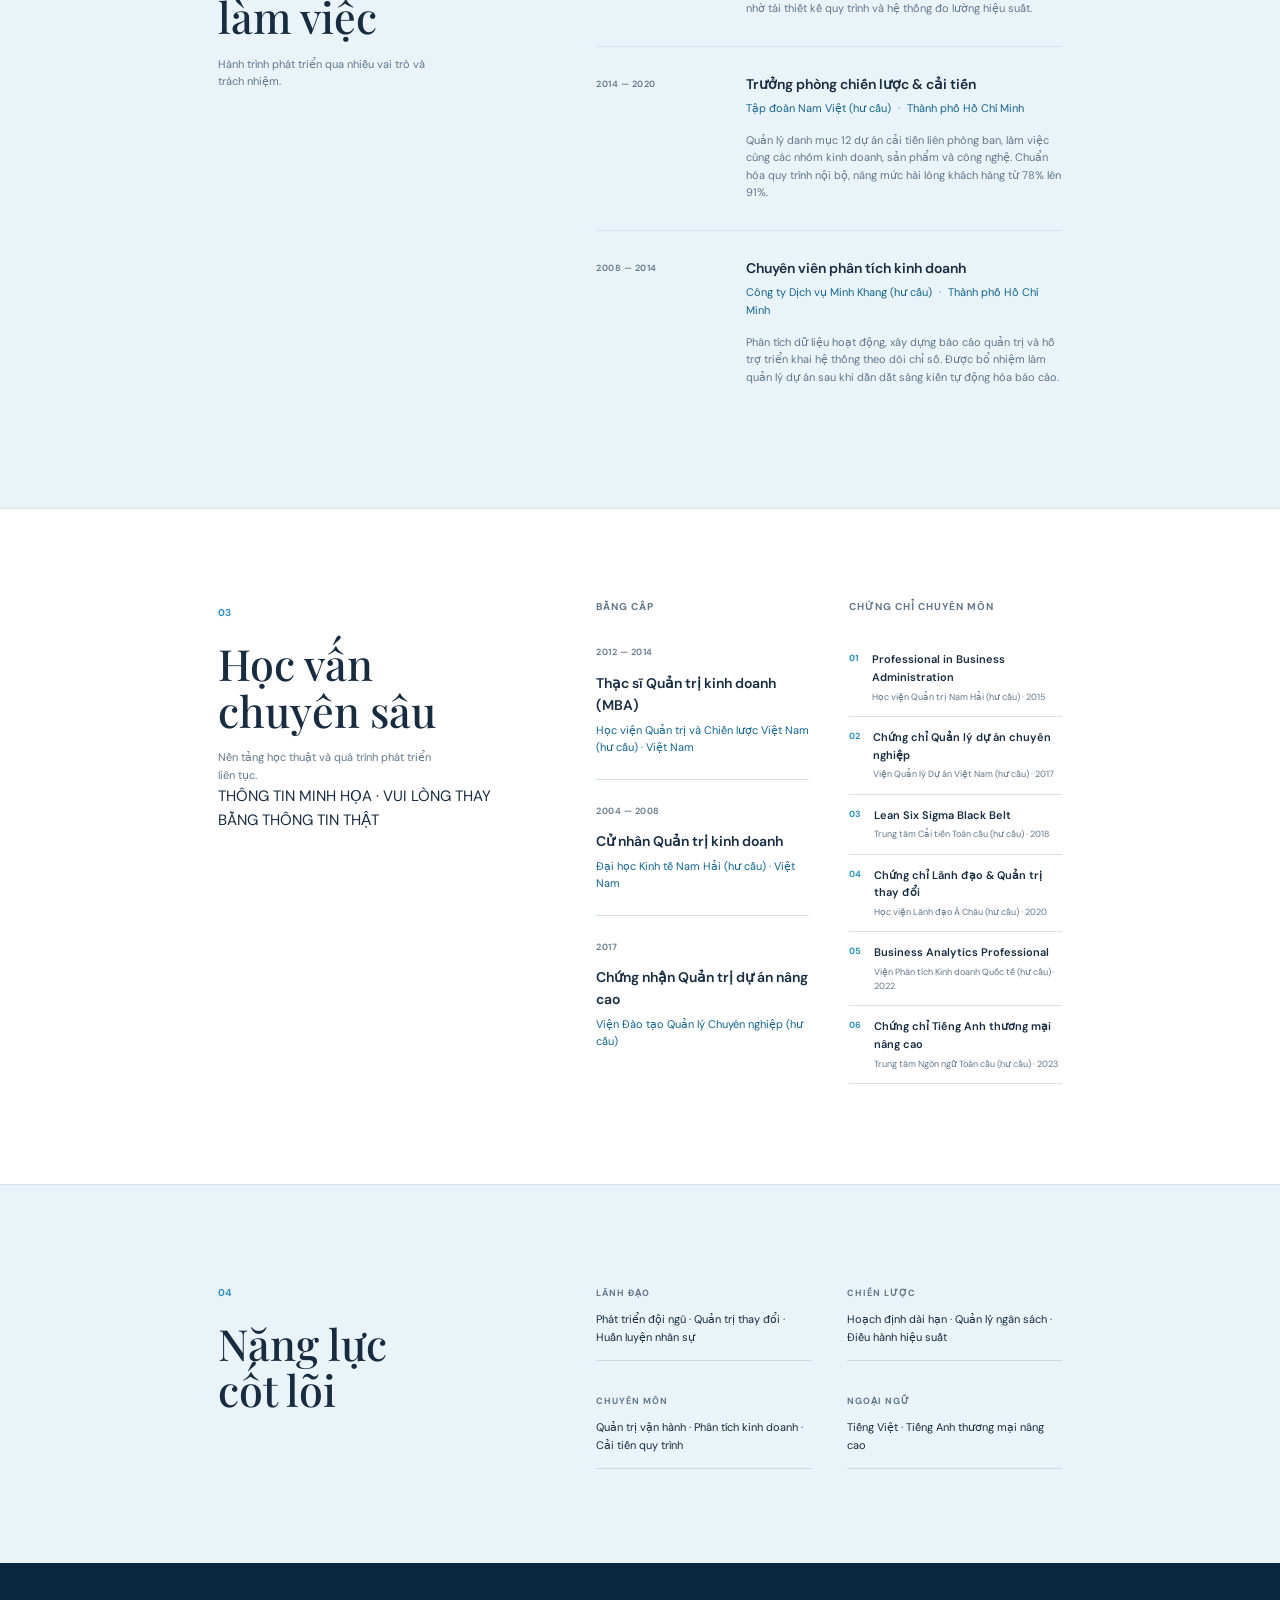
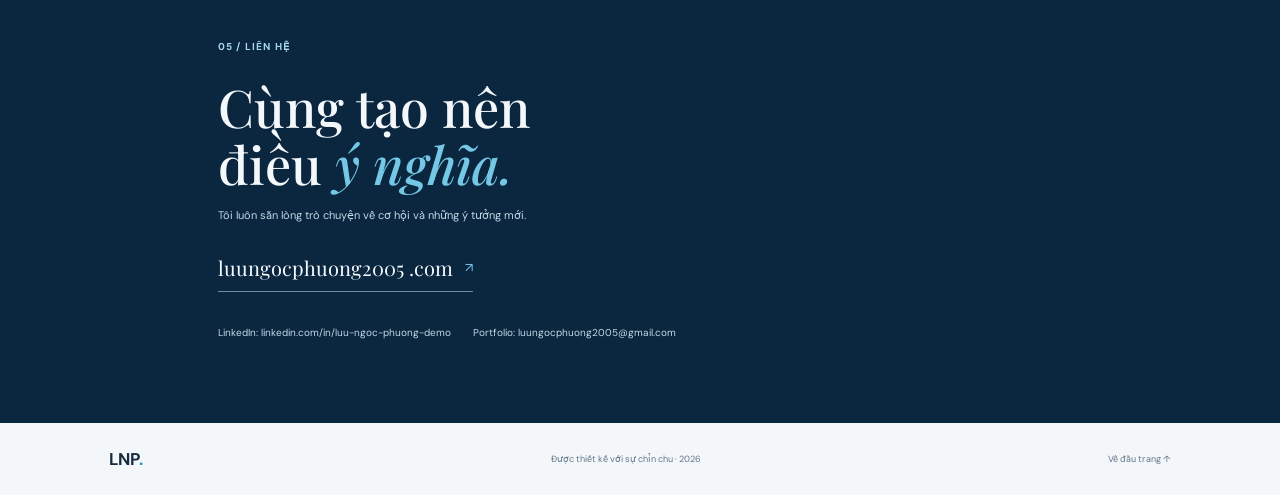
==== commit f382b7d6: "ok" ====
--- a/My CV/index.html
+++ b/My CV/index.html
@@ -120,9 +120,9 @@
       <p class="eyebrow">05 / LIÊN HỆ</p>
       <h2>Cùng tạo nên<br>điều <span>ý nghĩa.</span></h2>
       <p class="contact-note">Tôi luôn sẵn lòng trò chuyện về cơ hội và những ý tưởng mới.</p>
-      <a class="contact-email" href="mailto:luungocphuong2005.com">luungocphuong2005
+      <a class="contact-email" href="mailto:luungocphuong2005@gmail.com">luungocphuong2005
         .com <span aria-hidden="true">↗</span></a>
-      <div class="social-links"><span>LinkedIn: linkedin.com/in/luu-ngoc-phuong-demo</span><span>Portfolio: phuongluu.example.com</span></div>
+      <div class="social-links"><span>LinkedIn: linkedin.com/in/luu-ngoc-phuong-demo</span><span>Portfolio: luungocphuong2005@gmail.com</span></div>
     </section>
   </main>
 
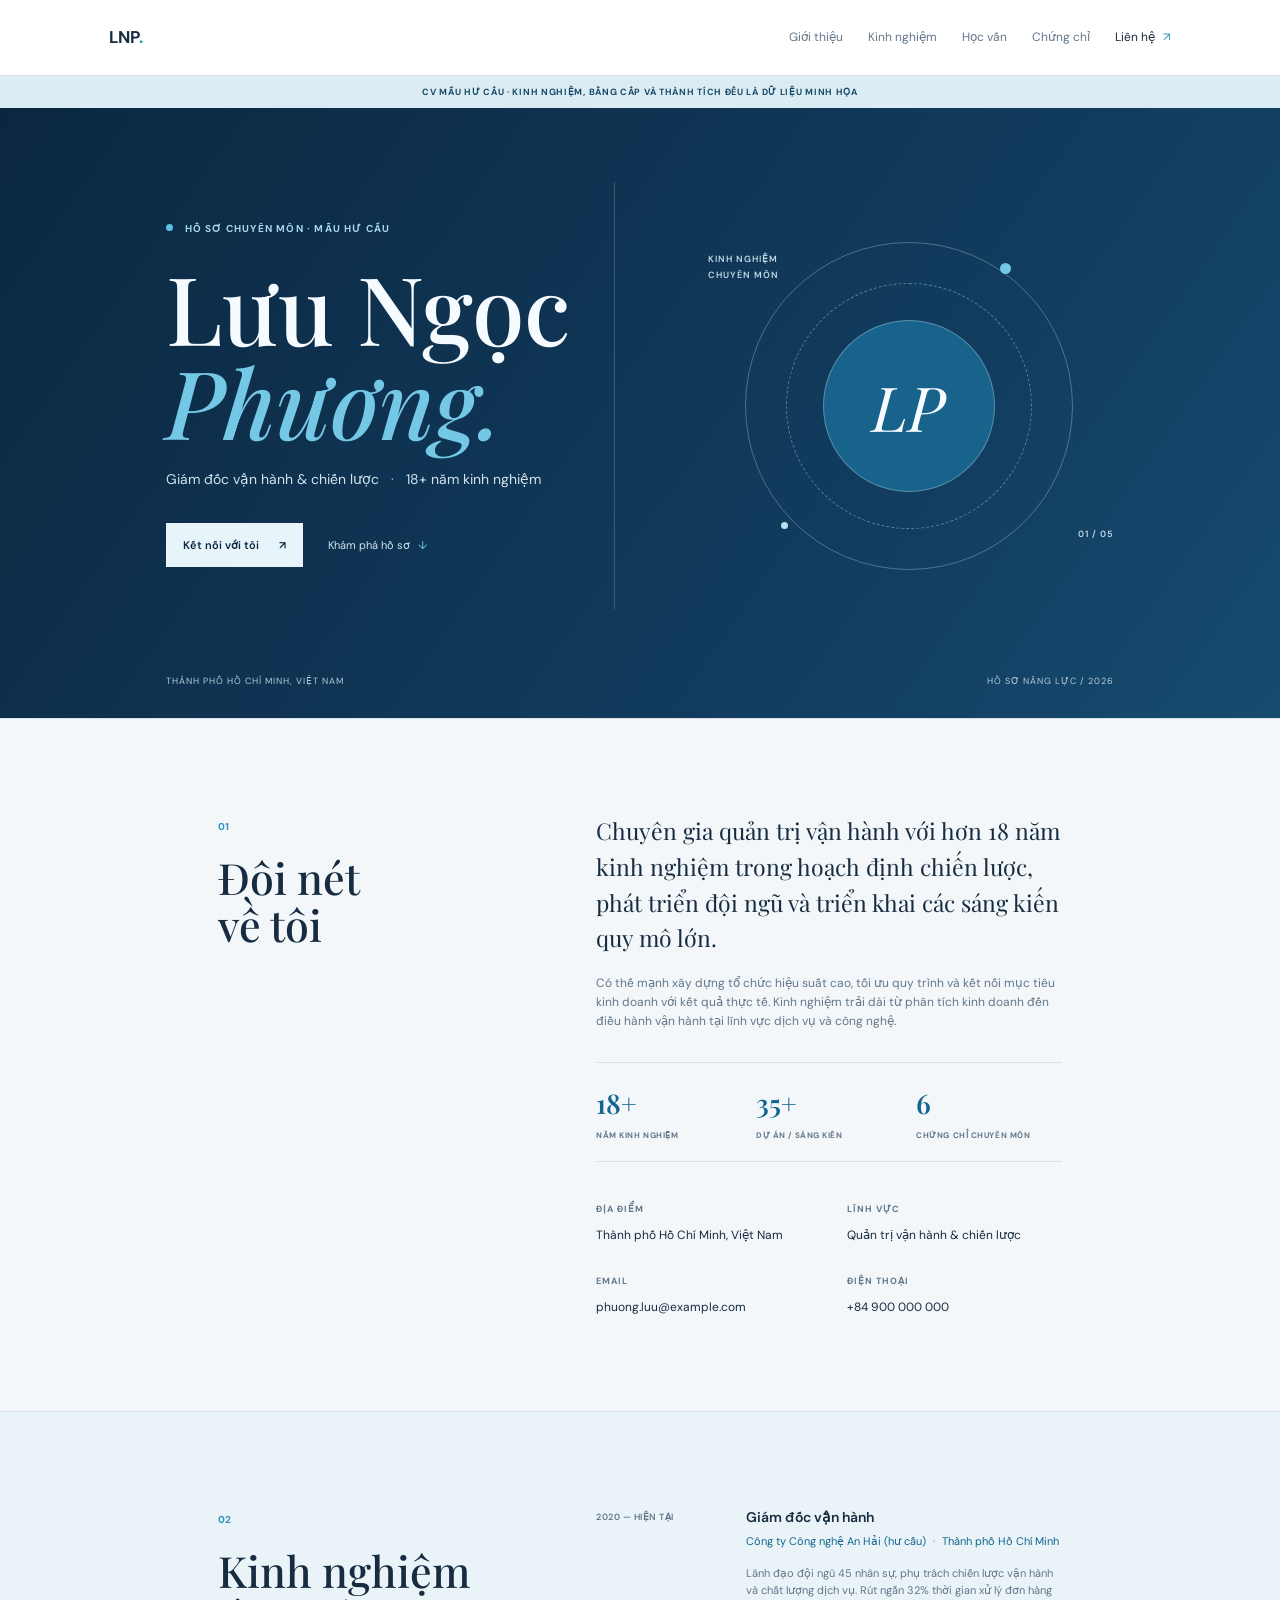
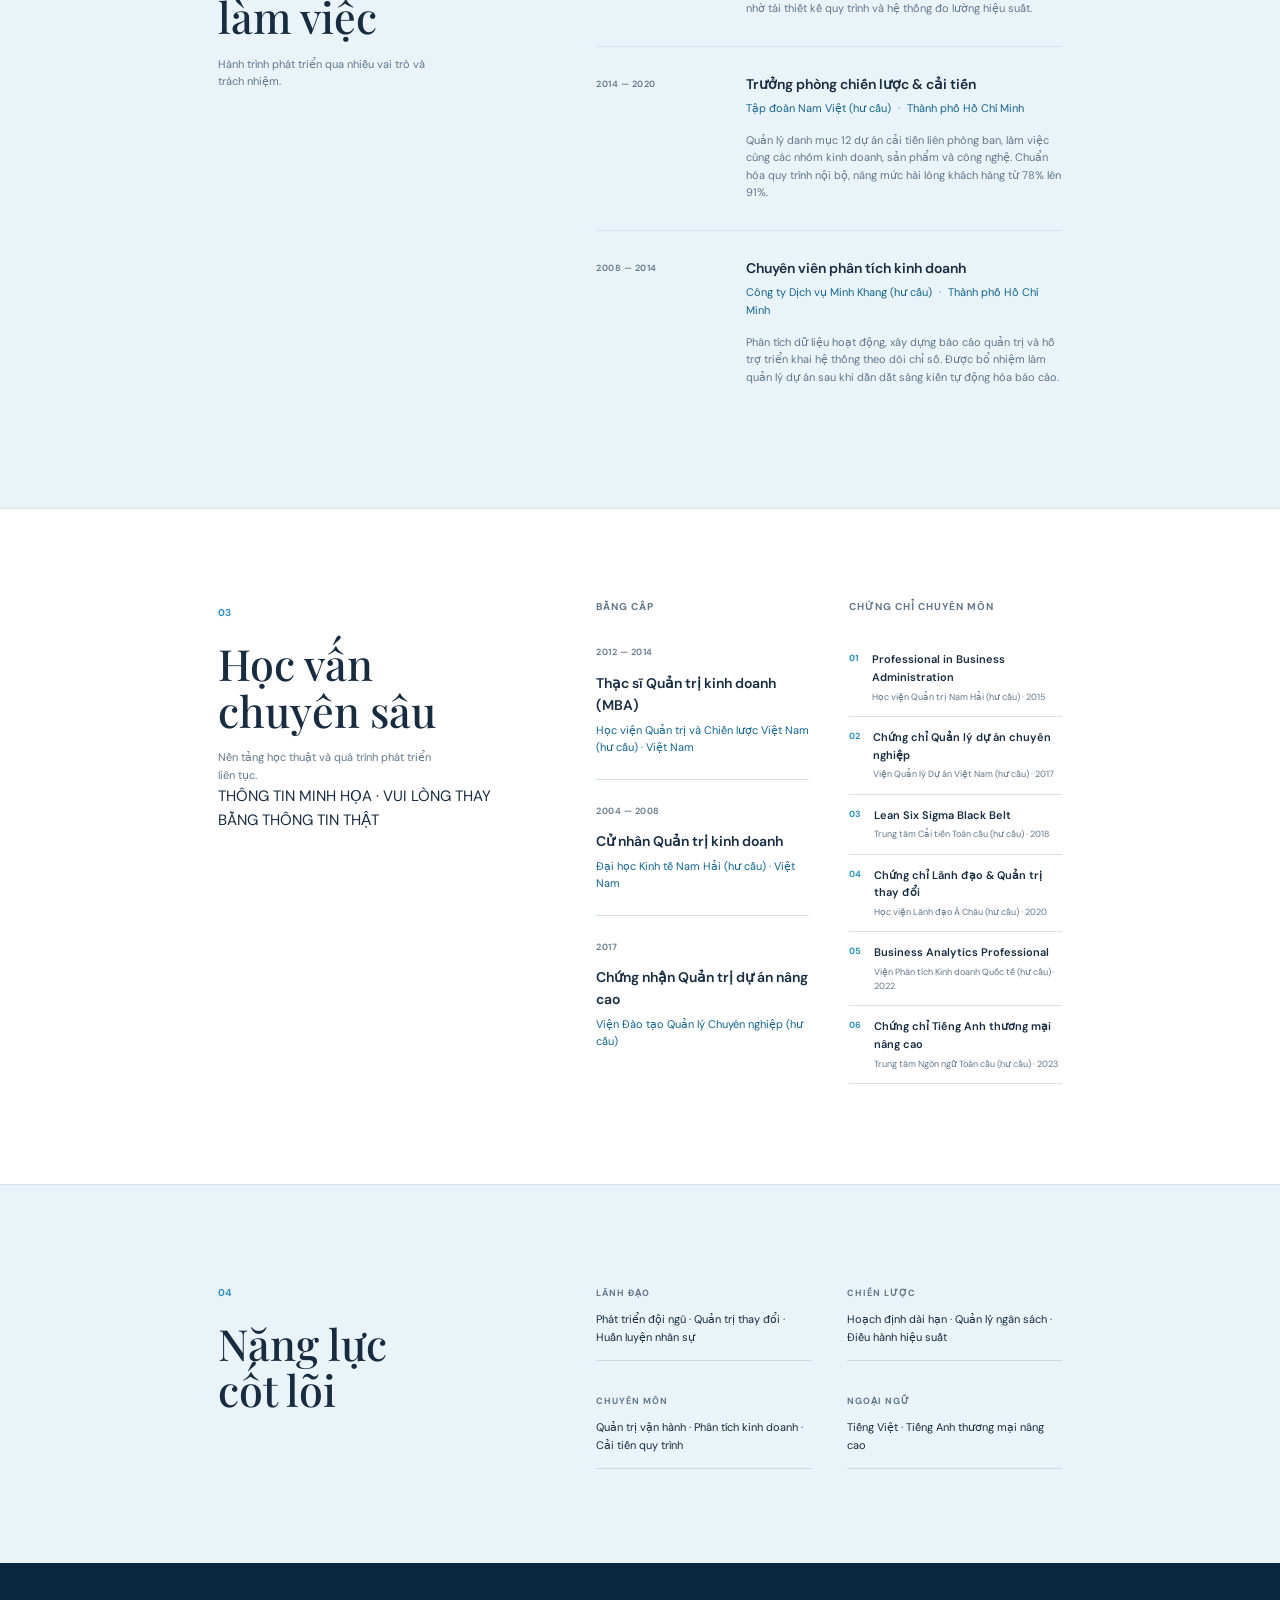
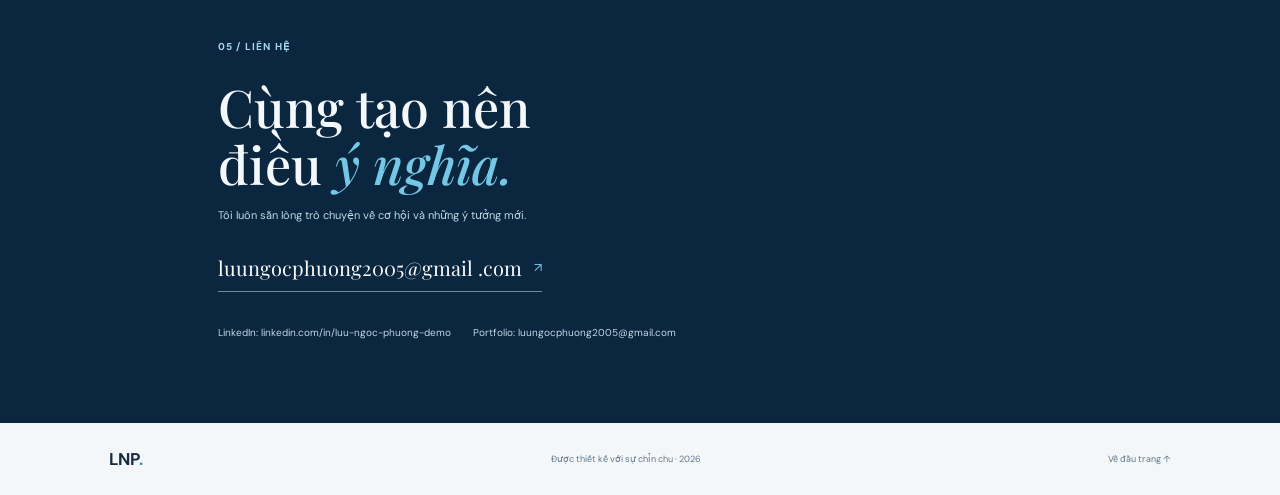
==== commit fb165050: "ok" ====
--- a/My CV/index.html
+++ b/My CV/index.html
@@ -120,7 +120,7 @@
       <p class="eyebrow">05 / LIÊN HỆ</p>
       <h2>Cùng tạo nên<br>điều <span>ý nghĩa.</span></h2>
       <p class="contact-note">Tôi luôn sẵn lòng trò chuyện về cơ hội và những ý tưởng mới.</p>
-      <a class="contact-email" href="mailto:luungocphuong2005@gmail.com">luungocphuong2005
+      <a class="contact-email" href="mailto:luungocphuong2005@gmail.com">luungocphuong2005@gmail
         .com <span aria-hidden="true">↗</span></a>
       <div class="social-links"><span>LinkedIn: linkedin.com/in/luu-ngoc-phuong-demo</span><span>Portfolio: luungocphuong2005@gmail.com</span></div>
     </section>
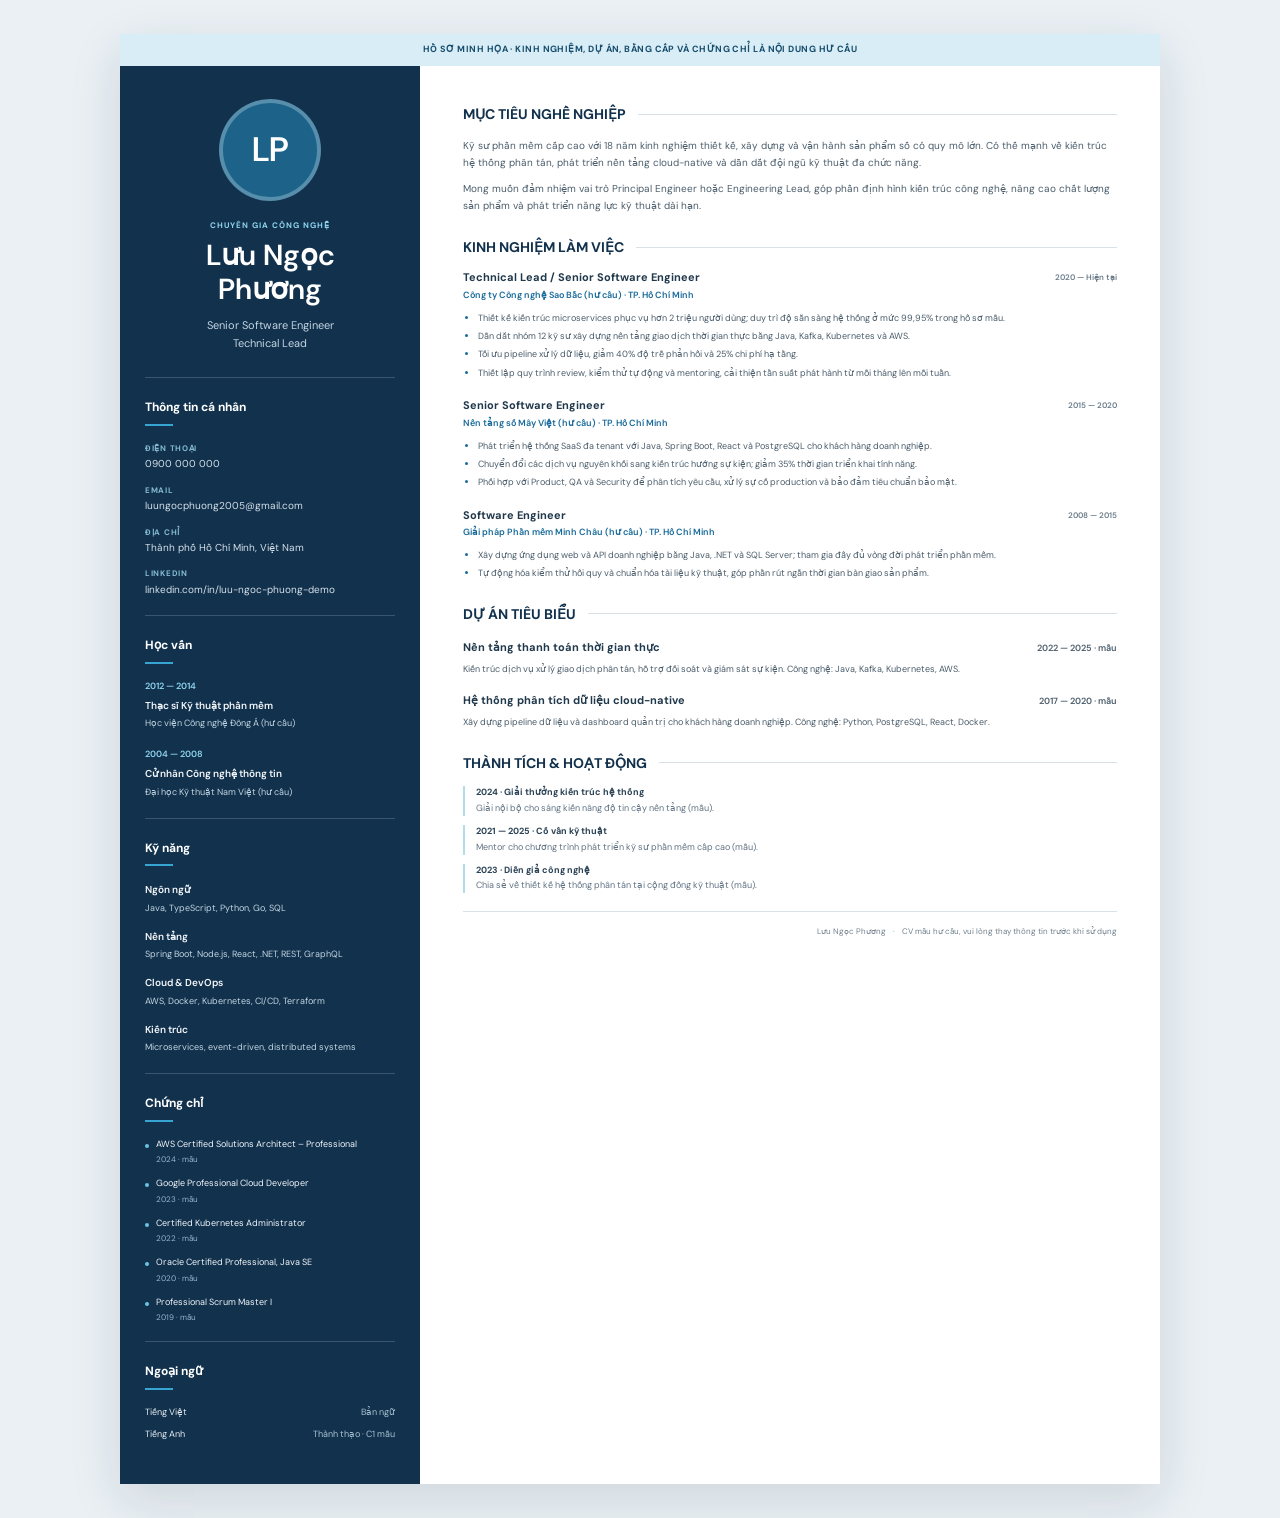
==== commit c77b5cc0: "OK" ====
--- a/My CV/index.html
+++ b/My CV/index.html
@@ -4,128 +4,130 @@
   <meta charset="UTF-8">
   <meta name="viewport" content="width=device-width, initial-scale=1.0">
   <meta name="theme-color" content="#0b2740">
-  <meta name="description" content="CV mẫu hư cấu của Lưu Ngọc Phương, chuyên gia quản trị vận hành.">
-  <title>CV mẫu hư cấu | Lưu Ngọc Phương</title>
+  <meta name="description" content="CV mẫu chuyên gia phần mềm IT của Lưu Ngọc Phương.">
+  <title>Lưu Ngọc Phương | Chuyên gia phần mềm IT</title>
   <link rel="preconnect" href="https://fonts.googleapis.com">
   <link rel="preconnect" href="https://fonts.gstatic.com" crossorigin>
   <link href="https://fonts.googleapis.com/css2?family=DM+Sans:wght@400;500;600;700&family=Playfair+Display:wght@500;600;700&display=swap" rel="stylesheet">
   <link rel="stylesheet" href="vc.css">
 </head>
 <body>
-  <header class="topbar">
-    <a class="wordmark" href="#home" aria-label="Lưu Ngọc Phương, về đầu trang">LNP<span>.</span></a>
-    <nav aria-label="Điều hướng chính">
-      <a href="#about">Giới thiệu</a>
-      <a href="#experience">Kinh nghiệm</a>
-      <a href="#education">Học vấn</a>
-      <a href="#credentials">Chứng chỉ</a>
-      <a class="nav-contact" href="#contact">Liên hệ <span aria-hidden="true">↗</span></a>
-    </nav>
-  </header>
+  <article class="resume" aria-label="CV Lưu Ngọc Phương">
+    <div class="sample-banner">HỒ SƠ MINH HỌA · KINH NGHIỆM, DỰ ÁN, BẰNG CẤP VÀ CHỨNG CHỈ LÀ NỘI DUNG HƯ CẤU</div>
+    <aside class="sidebar">
+      <div class="identity">
+        <div class="portrait" aria-hidden="true">LP</div>
+        <p class="identity-kicker">CHUYÊN GIA CÔNG NGHỆ</p>
+        <h1>Lưu Ngọc<br>Phương</h1>
+        <p class="job-title">Senior Software Engineer<br>Technical Lead</p>
+      </div>
 
-  <aside class="fiction-banner">CV MẪU HƯ CẤU · KINH NGHIỆM, BẰNG CẤP VÀ THÀNH TÍCH ĐỀU LÀ DỮ LIỆU MINH HỌA</aside>
+      <section class="side-section contact-section" aria-labelledby="contact-heading">
+        <h2 id="contact-heading">Thông tin cá nhân</h2>
+        <p><span class="side-label">ĐIỆN THOẠI</span>0900 000 000</p>
+        <p><span class="side-label">EMAIL</span><a href="mailto:luungocphuong2005@gmail.com">luungocphuong2005@gmail.com</a></p>
+        <p><span class="side-label">ĐỊA CHỈ</span>Thành phố Hồ Chí Minh, Việt Nam</p>
+        <p><span class="side-label">LINKEDIN</span>linkedin.com/in/luu-ngoc-phuong-demo</p>
+      </section>
 
-  <main id="home">
-    <section class="intro" aria-labelledby="page-title">
-      <div class="intro-copy">
-        <p class="eyebrow"><span class="status-dot"></span> HỒ SƠ CHUYÊN MÔN · MẪU HƯ CẤU</p>
-        <h1 id="page-title">Lưu Ngọc<br><span>Phương.</span></h1>
-        <p class="intro-summary">Giám đốc vận hành & chiến lược <span>·</span> 18+ năm kinh nghiệm</p>
-        <div class="intro-actions">
-          <a class="button button-primary" href="#contact">Kết nối với tôi <span aria-hidden="true">↗</span></a>
-          <a class="text-link" href="#about">Khám phá hồ sơ <span aria-hidden="true">↓</span></a>
-        </div>
-      </div>
-      <div class="intro-art" aria-hidden="true">
-        <div class="art-ring ring-one"></div>
-        <div class="art-ring ring-two"></div>
-        <div class="art-core">LP</div>
-        <span class="art-label">KINH NGHIỆM<br>CHUYÊN MÔN</span>
-        <span class="art-index">01 / 05</span>
-      </div>
-      <div class="intro-footer"><span>THÀNH PHỐ HỒ CHÍ MINH, VIỆT NAM</span><span>HỒ SƠ NĂNG LỰC / 2026</span></div>
-    </section>
+      <section class="side-section" id="education" aria-labelledby="education-heading">
+        <h2 id="education-heading">Học vấn</h2>
+        <article class="side-item">
+          <p class="side-date">2012 — 2014</p>
+          <h3>Thạc sĩ Kỹ thuật phần mềm</h3>
+          <p>Học viện Công nghệ Đông Á (hư cấu)</p>
+        </article>
+        <article class="side-item">
+          <p class="side-date">2004 — 2008</p>
+          <h3>Cử nhân Công nghệ thông tin</h3>
+          <p>Đại học Kỹ thuật Nam Việt (hư cấu)</p>
+        </article>
+      </section>
 
-    <section class="content-section about-section" id="about">
-      <div class="section-heading"><span class="section-number">01</span><h2>Đôi nét<br>về tôi</h2></div>
-      <div class="section-body">
-        <p class="lead">Chuyên gia quản trị vận hành với hơn 18 năm kinh nghiệm trong hoạch định chiến lược, phát triển đội ngũ và triển khai các sáng kiến quy mô lớn.</p>
-        <p class="about-detail">Có thế mạnh xây dựng tổ chức hiệu suất cao, tối ưu quy trình và kết nối mục tiêu kinh doanh với kết quả thực tế. Kinh nghiệm trải dài từ phân tích kinh doanh đến điều hành vận hành tại lĩnh vực dịch vụ và công nghệ.</p>
-        <div class="career-stats" aria-label="Tổng quan kinh nghiệm">
-          <div><strong>18+</strong><span>NĂM KINH NGHIỆM</span></div>
-          <div><strong>35+</strong><span>DỰ ÁN / SÁNG KIẾN</span></div>
-          <div><strong>6</strong><span>CHỨNG CHỈ CHUYÊN MÔN</span></div>
-        </div>
-        <div class="detail-grid">
-          <div><span class="detail-label">ĐỊA ĐIỂM</span><p>Thành phố Hồ Chí Minh, Việt Nam</p></div>
-          <div><span class="detail-label">LĨNH VỰC</span><p>Quản trị vận hành & chiến lược</p></div>
-          <div><span class="detail-label">EMAIL</span><p>phuong.luu@example.com</p></div>
-          <div><span class="detail-label">ĐIỆN THOẠI</span><p>+84 900 000 000</p></div>
-        </div>
-      </div>
-    </section>
+      <section class="side-section" aria-labelledby="skills-heading">
+        <h2 id="skills-heading">Kỹ năng</h2>
+        <div class="skill-group"><h3>Ngôn ngữ</h3><p>Java, TypeScript, Python, Go, SQL</p></div>
+        <div class="skill-group"><h3>Nền tảng</h3><p>Spring Boot, Node.js, React, .NET, REST, GraphQL</p></div>
+        <div class="skill-group"><h3>Cloud & DevOps</h3><p>AWS, Docker, Kubernetes, CI/CD, Terraform</p></div>
+        <div class="skill-group"><h3>Kiến trúc</h3><p>Microservices, event-driven, distributed systems</p></div>
+      </section>
 
-    <section class="content-section experience-section" id="experience">
-      <div class="section-heading"><span class="section-number">02</span><h2>Kinh nghiệm<br>làm việc</h2><p class="section-caption">Hành trình phát triển qua nhiều vai trò và trách nhiệm.</p></div>
-      <div class="section-body">
-        <article class="timeline-item">
-          <p class="timeline-date">2020 — HIỆN TẠI</p>
-          <div><h3>Giám đốc vận hành</h3><p class="organization">Công ty Công nghệ An Hải (hư cấu) <span>·</span> Thành phố Hồ Chí Minh</p><p class="description">Lãnh đạo đội ngũ 45 nhân sự, phụ trách chiến lược vận hành và chất lượng dịch vụ. Rút ngắn 32% thời gian xử lý đơn hàng nhờ tái thiết kế quy trình và hệ thống đo lường hiệu suất.</p></div>
+      <section class="side-section" id="certificates" aria-labelledby="certificates-heading">
+        <h2 id="certificates-heading">Chứng chỉ</h2>
+        <ul class="side-list">
+          <li>AWS Certified Solutions Architect – Professional <span>2024 · mẫu</span></li>
+          <li>Google Professional Cloud Developer <span>2023 · mẫu</span></li>
+          <li>Certified Kubernetes Administrator <span>2022 · mẫu</span></li>
+          <li>Oracle Certified Professional, Java SE <span>2020 · mẫu</span></li>
+          <li>Professional Scrum Master I <span>2019 · mẫu</span></li>
+        </ul>
+      </section>
+
+      <section class="side-section final-side-section" aria-labelledby="languages-heading">
+        <h2 id="languages-heading">Ngoại ngữ</h2>
+        <p class="language-row"><span>Tiếng Việt</span><span>Bản ngữ</span></p>
+        <p class="language-row"><span>Tiếng Anh</span><span>Thành thạo · C1 mẫu</span></p>
+      </section>
+    </aside>
+
+    <main class="main-content">
+      <section class="main-section objective-section" aria-labelledby="objective-heading">
+        <h2 id="objective-heading">Mục tiêu nghề nghiệp</h2>
+        <p>Kỹ sư phần mềm cấp cao với 18 năm kinh nghiệm thiết kế, xây dựng và vận hành sản phẩm số có quy mô lớn. Có thế mạnh về kiến trúc hệ thống phân tán, phát triển nền tảng cloud-native và dẫn dắt đội ngũ kỹ thuật đa chức năng.</p>
+        <p>Mong muốn đảm nhiệm vai trò Principal Engineer hoặc Engineering Lead, góp phần định hình kiến trúc công nghệ, nâng cao chất lượng sản phẩm và phát triển năng lực kỹ thuật dài hạn.</p>
+      </section>
+
+      <section class="main-section" id="experience" aria-labelledby="experience-heading">
+        <h2 id="experience-heading">Kinh nghiệm làm việc</h2>
+        <article class="experience-item">
+          <div class="entry-heading"><div><h3>Technical Lead / Senior Software Engineer</h3><p class="company">Công ty Công nghệ Sao Bắc (hư cấu) · TP. Hồ Chí Minh</p></div><p class="entry-date">2020 — Hiện tại</p></div>
+          <ul>
+            <li>Thiết kế kiến trúc microservices phục vụ hơn 2 triệu người dùng; duy trì độ sẵn sàng hệ thống ở mức 99,95% trong hồ sơ mẫu.</li>
+            <li>Dẫn dắt nhóm 12 kỹ sư xây dựng nền tảng giao dịch thời gian thực bằng Java, Kafka, Kubernetes và AWS.</li>
+            <li>Tối ưu pipeline xử lý dữ liệu, giảm 40% độ trễ phản hồi và 25% chi phí hạ tầng.</li>
+            <li>Thiết lập quy trình review, kiểm thử tự động và mentoring, cải thiện tần suất phát hành từ mỗi tháng lên mỗi tuần.</li>
+          </ul>
         </article>
-        <article class="timeline-item">
-          <p class="timeline-date">2014 — 2020</p>
-          <div><h3>Trưởng phòng chiến lược & cải tiến</h3><p class="organization">Tập đoàn Nam Việt (hư cấu) <span>·</span> Thành phố Hồ Chí Minh</p><p class="description">Quản lý danh mục 12 dự án cải tiến liên phòng ban, làm việc cùng các nhóm kinh doanh, sản phẩm và công nghệ. Chuẩn hóa quy trình nội bộ, nâng mức hài lòng khách hàng từ 78% lên 91%.</p></div>
+        <article class="experience-item">
+          <div class="entry-heading"><div><h3>Senior Software Engineer</h3><p class="company">Nền tảng số Mây Việt (hư cấu) · TP. Hồ Chí Minh</p></div><p class="entry-date">2015 — 2020</p></div>
+          <ul>
+            <li>Phát triển hệ thống SaaS đa tenant với Java, Spring Boot, React và PostgreSQL cho khách hàng doanh nghiệp.</li>
+            <li>Chuyển đổi các dịch vụ nguyên khối sang kiến trúc hướng sự kiện; giảm 35% thời gian triển khai tính năng.</li>
+            <li>Phối hợp với Product, QA và Security để phân tích yêu cầu, xử lý sự cố production và bảo đảm tiêu chuẩn bảo mật.</li>
+          </ul>
         </article>
-        <article class="timeline-item">
-          <p class="timeline-date">2008 — 2014</p>
-          <div><h3>Chuyên viên phân tích kinh doanh</h3><p class="organization">Công ty Dịch vụ Minh Khang (hư cấu) <span>·</span> Thành phố Hồ Chí Minh</p><p class="description">Phân tích dữ liệu hoạt động, xây dựng báo cáo quản trị và hỗ trợ triển khai hệ thống theo dõi chỉ số. Được bổ nhiệm làm quản lý dự án sau khi dẫn dắt sáng kiến tự động hóa báo cáo.</p></div>
+        <article class="experience-item">
+          <div class="entry-heading"><div><h3>Software Engineer</h3><p class="company">Giải pháp Phần mềm Minh Châu (hư cấu) · TP. Hồ Chí Minh</p></div><p class="entry-date">2008 — 2015</p></div>
+          <ul>
+            <li>Xây dựng ứng dụng web và API doanh nghiệp bằng Java, .NET và SQL Server; tham gia đầy đủ vòng đời phát triển phần mềm.</li>
+            <li>Tự động hóa kiểm thử hồi quy và chuẩn hóa tài liệu kỹ thuật, góp phần rút ngắn thời gian bàn giao sản phẩm.</li>
+          </ul>
         </article>
-      </div>
-    </section>
+      </section>
 
-    <section class="content-section lower-section" id="education">
-      <div class="section-heading"><span class="section-number">03</span><h2>Học vấn<br>chuyên sâu</h2><p class="section-caption">Nền tảng học thuật và quá trình phát triển liên tục.</p><p class="sample-note">THÔNG TIN MINH HỌA · VUI LÒNG THAY BẰNG THÔNG TIN THẬT</p></div>
-      <div class="section-body lower-grid">
-        <div>
-          <h3 class="subheading">Bằng cấp</h3>
-          <article class="education-item"><p class="timeline-date">2012 — 2014</p><h3>Thạc sĩ Quản trị kinh doanh (MBA)</h3><p class="organization">Học viện Quản trị và Chiến lược Việt Nam (hư cấu) · Việt Nam</p></article>
-          <article class="education-item"><p class="timeline-date">2004 — 2008</p><h3>Cử nhân Quản trị kinh doanh</h3><p class="organization">Đại học Kinh tế Nam Hải (hư cấu) · Việt Nam</p></article>
-          <article class="education-item"><p class="timeline-date">2017</p><h3>Chứng nhận Quản trị dự án nâng cao</h3><p class="organization">Viện Đào tạo Quản lý Chuyên nghiệp (hư cấu)</p></article>
-        </div>
-        <div>
-          <h3 class="subheading" id="credentials">Chứng chỉ chuyên môn</h3>
-          <ul class="credential-list">
-            <li><span class="credential-mark">01</span><span><strong>Professional in Business Administration</strong><small>Học viện Quản trị Nam Hải (hư cấu) · 2015</small></span></li>
-            <li><span class="credential-mark">02</span><span><strong>Chứng chỉ Quản lý dự án chuyên nghiệp</strong><small>Viện Quản lý Dự án Việt Nam (hư cấu) · 2017</small></span></li>
-            <li><span class="credential-mark">03</span><span><strong>Lean Six Sigma Black Belt</strong><small>Trung tâm Cải tiến Toàn cầu (hư cấu) · 2018</small></span></li>
-            <li><span class="credential-mark">04</span><span><strong>Chứng chỉ Lãnh đạo & Quản trị thay đổi</strong><small>Học viện Lãnh đạo Á Châu (hư cấu) · 2020</small></span></li>
-            <li><span class="credential-mark">05</span><span><strong>Business Analytics Professional</strong><small>Viện Phân tích Kinh doanh Quốc tế (hư cấu) · 2022</small></span></li>
-            <li><span class="credential-mark">06</span><span><strong>Chứng chỉ Tiếng Anh thương mại nâng cao</strong><small>Trung tâm Ngôn ngữ Toàn cầu (hư cấu) · 2023</small></span></li>
-          </ul>
-        </div>
-      </div>
-    </section>
+      <section class="main-section" id="projects" aria-labelledby="projects-heading">
+        <h2 id="projects-heading">Dự án tiêu biểu</h2>
+        <article class="project-item">
+          <div class="entry-heading"><h3>Nền tảng thanh toán thời gian thực</h3><p class="entry-date">2022 — 2025 · mẫu</p></div>
+          <p>Kiến trúc dịch vụ xử lý giao dịch phân tán, hỗ trợ đối soát và giám sát sự kiện. Công nghệ: Java, Kafka, Kubernetes, AWS.</p>
+        </article>
+        <article class="project-item">
+          <div class="entry-heading"><h3>Hệ thống phân tích dữ liệu cloud-native</h3><p class="entry-date">2017 — 2020 · mẫu</p></div>
+          <p>Xây dựng pipeline dữ liệu và dashboard quản trị cho khách hàng doanh nghiệp. Công nghệ: Python, PostgreSQL, React, Docker.</p>
+        </article>
+      </section>
 
-    <section class="content-section skills-section" id="skills">
-      <div class="section-heading"><span class="section-number">04</span><h2>Năng lực<br>cốt lõi</h2></div>
-      <div class="section-body skill-columns">
-        <div><span class="detail-label">LÃNH ĐẠO</span><p>Phát triển đội ngũ · Quản trị thay đổi · Huấn luyện nhân sự</p></div>
-        <div><span class="detail-label">CHIẾN LƯỢC</span><p>Hoạch định dài hạn · Quản lý ngân sách · Điều hành hiệu suất</p></div>
-        <div><span class="detail-label">CHUYÊN MÔN</span><p>Quản trị vận hành · Phân tích kinh doanh · Cải tiến quy trình</p></div>
-        <div><span class="detail-label">NGOẠI NGỮ</span><p>Tiếng Việt · Tiếng Anh thương mại nâng cao</p></div>
-      </div>
-    </section>
+      <section class="main-section compact-section" aria-labelledby="awards-heading">
+        <h2 id="awards-heading">Thành tích & hoạt động</h2>
+        <ul class="achievement-list">
+          <li><strong>2024 · Giải thưởng kiến trúc hệ thống</strong><span>Giải nội bộ cho sáng kiến nâng độ tin cậy nền tảng (mẫu).</span></li>
+          <li><strong>2021 — 2025 · Cố vấn kỹ thuật</strong><span>Mentor cho chương trình phát triển kỹ sư phần mềm cấp cao (mẫu).</span></li>
+          <li><strong>2023 · Diễn giả công nghệ</strong><span>Chia sẻ về thiết kế hệ thống phân tán tại cộng đồng kỹ thuật (mẫu).</span></li>
+        </ul>
+      </section>
 
-    <section class="contact-section" id="contact">
-      <p class="eyebrow">05 / LIÊN HỆ</p>
-      <h2>Cùng tạo nên<br>điều <span>ý nghĩa.</span></h2>
-      <p class="contact-note">Tôi luôn sẵn lòng trò chuyện về cơ hội và những ý tưởng mới.</p>
-      <a class="contact-email" href="mailto:luungocphuong2005@gmail.com">luungocphuong2005@gmail
-        .com <span aria-hidden="true">↗</span></a>
-      <div class="social-links"><span>LinkedIn: linkedin.com/in/luu-ngoc-phuong-demo</span><span>Portfolio: luungocphuong2005@gmail.com</span></div>
-    </section>
-  </main>
-
-  <footer class="site-footer"><a class="wordmark" href="#home">LNP<span>.</span></a><p>Được thiết kế với sự chỉn chu · 2026</p><a href="#home">Về đầu trang ↑</a></footer>
+      <footer class="resume-footer">Lưu Ngọc Phương <span>·</span> CV mẫu hư cấu, vui lòng thay thông tin trước khi sử dụng</footer>
+    </main>
+  </article>
 </body>
 </html>
--- a/My CV/vc.css
+++ b/My CV/vc.css
@@ -1,150 +1,108 @@
 :root {
   color-scheme: light;
-  --paper: #f3f7fa;
-  --ink: #172c40;
-  --muted: #62778a;
-  --line: #d7e2eb;
-  --accent: #2b91bf;
-  --green: #12658f;
-  --navy: #0b2740;
-  --blue: #12658f;
-  --serif: "Playfair Display", Georgia, serif;
+  --navy: #12314d;
+  --blue: #176a9a;
+  --bright-blue: #37a4d2;
+  --pale-blue: #eaf4f9;
+  --ink: #24384a;
+  --muted: #647686;
+  --line: #d9e2e9;
+  --paper: #ffffff;
   --sans: "DM Sans", "Segoe UI", sans-serif;
 }
 
 * { box-sizing: border-box; }
 html { scroll-behavior: smooth; }
-body { margin: 0; background: var(--paper); color: var(--ink); font-family: var(--sans); font-size: 15px; line-height: 1.6; }
+body { margin: 0; background: #eaf0f4; color: var(--ink); font-family: var(--sans); font-size: 12px; line-height: 1.55; }
 a { color: inherit; text-decoration: none; }
-a:focus-visible { outline: 2px solid var(--accent); outline-offset: 5px; }
+a:focus-visible { outline: 2px solid var(--bright-blue); outline-offset: 3px; }
+h1, h2, h3, p { margin-top: 0; }
 
-.topbar, .site-footer { display: flex; align-items: center; justify-content: space-between; }
-.topbar { min-height: 76px; padding: 0 8.5%; border-bottom: 1px solid var(--line); background: #fff; }
-.wordmark { font-size: 17px; font-weight: 700; letter-spacing: 0; }
-.wordmark span { color: var(--accent); }
-.topbar nav { display: flex; align-items: center; gap: 25px; color: var(--muted); font-size: 12px; }
-.topbar nav a:hover, .social-links a:hover, .site-footer > a:last-child:hover { color: var(--accent); }
-.topbar nav .nav-contact { color: var(--ink); }
-.nav-contact span { padding-left: 5px; color: var(--accent); }
-.fiction-banner { padding: 9px 8.5%; background: #dcecf5; color: #174a68; font-size: 9px; font-weight: 700; letter-spacing: .7px; text-align: center; }
+.resume { display: grid; width: min(100% - 36px, 1040px); grid-template-columns: 300px minmax(0, 1fr); margin: 34px auto; background: var(--paper); box-shadow: 0 16px 48px rgba(22, 48, 69, .13); }
+.sample-banner { grid-column: 1 / -1; padding: 9px 20px; background: #d9edf7; color: #164d6c; font-size: 9px; font-weight: 700; letter-spacing: .45px; text-align: center; }
+.sidebar { grid-column: 1; grid-row: 2; padding: 30px 25px 34px; background: var(--navy); color: #f1f6fa; }
+.identity { padding: 3px 0 25px; text-align: center; }
+.portrait { display: grid; width: 102px; aspect-ratio: 1; place-items: center; margin: 0 auto 18px; border: 4px solid rgba(220, 241, 250, .3); border-radius: 50%; background: #1c6289; color: #fff; font-size: 34px; font-weight: 600; }
+.identity-kicker { margin: 0 0 8px; color: #8fd5f0; font-size: 8px; font-weight: 700; letter-spacing: 1px; }
+.identity h1 { margin: 0; color: #fff; font-size: 29px; font-weight: 600; letter-spacing: 0; line-height: 1.15; }
+.job-title { margin: 11px 0 0; color: #c2d5e2; font-size: 11px; line-height: 1.6; }
+.side-section { padding: 20px 0 18px; border-top: 1px solid rgba(225, 239, 247, .19); }
+.side-section h2 { position: relative; margin: 0 0 16px; color: #fff; font-size: 12px; font-weight: 700; }
+.side-section h2::after { display: block; width: 28px; height: 2px; margin-top: 7px; background: var(--bright-blue); content: ""; }
+.contact-section p { margin: 0 0 12px; color: #d5e1e9; font-size: 10px; overflow-wrap: anywhere; }
+.contact-section p:last-child { margin-bottom: 0; }
+.contact-section a { color: #d5e1e9; }
+.contact-section a:hover { color: #8fd5f0; }
+.side-label { display: block; margin-bottom: 2px; color: #85bad3; font-size: 8px; font-weight: 700; letter-spacing: .7px; }
+.side-item + .side-item { margin-top: 17px; }
+.side-date { margin: 0 0 4px; color: #8fd5f0; font-size: 9px; font-weight: 600; }
+.side-item h3, .skill-group h3 { margin: 0 0 4px; color: #f4f7fa; font-size: 10px; font-weight: 600; }
+.side-item p:last-child, .skill-group p { margin: 0; color: #c2d5e2; font-size: 9px; line-height: 1.55; }
+.skill-group + .skill-group { margin-top: 13px; }
+.side-list { display: grid; gap: 12px; margin: 0; padding: 0; list-style: none; }
+.side-list li { position: relative; padding-left: 11px; color: #f1f6fa; font-size: 9px; line-height: 1.5; }
+.side-list li::before { position: absolute; top: 6px; left: 0; width: 4px; height: 4px; border-radius: 50%; background: #69c4e4; content: ""; }
+.side-list span { display: block; margin-top: 2px; color: #91b6c9; font-size: 8px; }
+.final-side-section { padding-bottom: 0; }
+.language-row { display: flex; justify-content: space-between; gap: 8px; margin: 0 0 8px; color: #e6eef3; font-size: 9px; }
+.language-row span:last-child { color: #a9c4d2; text-align: right; }
 
-.intro { position: relative; display: grid; grid-template-columns: 1.05fr .95fr; align-items: center; min-height: 610px; padding: 74px 13% 88px; overflow: hidden; background: linear-gradient(125deg, #0b2740 0%, #123e61 72%, #164c70 100%); color: #f6fbff; }
-.intro::before { position: absolute; z-index: 0; top: 12%; left: 48%; width: 1px; height: 70%; background: rgba(226, 241, 250, .2); content: ""; }
-.intro-copy { z-index: 1; padding-bottom: 24px; animation: arrive .7s ease-out both; }
-.eyebrow { margin: 0 0 24px; color: #a7d8ed; font-size: 10px; font-weight: 700; letter-spacing: 1.2px; }
-.status-dot { display: inline-block; width: 7px; height: 7px; margin-right: 8px; border-radius: 50%; background: #5bc1e2; vertical-align: 1px; }
-h1, h2, h3, p { margin-top: 0; }
-h1 { margin-bottom: 19px; font-family: var(--serif); font-size: clamp(64px, 7.4vw, 102px); font-weight: 500; letter-spacing: 0; line-height: .99; }
-h1 span, .contact-section h2 span { color: #74c8e5; font-style: italic; }
-.intro-summary { margin-bottom: 33px; color: #d0e2ed; font-size: 14px; }
-.intro-summary span { padding: 0 8px; color: #74c8e5; }
-.intro-actions { display: flex; align-items: center; gap: 25px; }
-.button { display: inline-flex; min-height: 44px; align-items: center; justify-content: center; gap: 20px; padding: 0 17px; font-size: 11px; font-weight: 600; transition: background .2s, transform .2s; }
-.button:hover { transform: translateY(-2px); }
-.button-primary { background: #e7f5fb; color: var(--navy); }
-.button-primary:hover { background: #fff; }
-.text-link { color: #d0e2ed; font-size: 11px; }
-.text-link span { padding-left: 5px; color: #74c8e5; }
-
-.intro-art { position: relative; display: grid; width: min(100%, 410px); aspect-ratio: 1; place-items: center; justify-self: end; animation: arrive .8s .12s ease-out both; }
-.intro-art::before { position: absolute; inset: 10%; border: 1px solid rgba(222, 241, 250, .3); border-radius: 50%; content: ""; }
-.intro-art::after { position: absolute; inset: 20%; border: 1px dashed rgba(176, 218, 236, .45); border-radius: 50%; content: ""; }
-.art-ring { position: absolute; z-index: 1; width: 11px; height: 11px; border-radius: 50%; background: #74c8e5; }
-.ring-one { top: 15%; right: 25%; }
-.ring-two { bottom: 20%; left: 19%; width: 7px; height: 7px; background: #b5e1f0; }
-.art-core { z-index: 1; display: grid; width: 42%; aspect-ratio: 1; place-items: center; border: 1px solid rgba(255, 255, 255, .28); border-radius: 50%; background: #17638c; color: #f5fbff; font-family: var(--serif); font-size: 62px; font-style: italic; }
-.art-label, .art-index { position: absolute; z-index: 2; color: #c2d9e6; font-size: 9px; font-weight: 600; letter-spacing: 1px; line-height: 1.8; }
-.art-label { top: 12%; left: 1%; }
-.art-index { right: 0; bottom: 17%; }
-.intro-footer { position: absolute; right: 13%; bottom: 30px; left: 13%; display: flex; justify-content: space-between; color: #b4cbd9; font-size: 9px; letter-spacing: 1px; }
-
-.content-section { display: grid; grid-template-columns: .8fr 1.2fr; gap: 8%; padding: 94px 17%; border-top: 1px solid var(--line); }
-.section-heading { position: relative; }
-.section-number { color: var(--accent); font-size: 10px; font-weight: 700; }
-.section-heading h2 { margin: 17px 0 0; font-family: var(--serif); font-size: 43px; font-weight: 500; line-height: 1.08; }
-.section-caption { max-width: 220px; margin: 16px 0 0; color: var(--muted); font-size: 11px; }
-.lead { max-width: 560px; margin: 0 0 36px; font-family: var(--serif); font-size: 23px; line-height: 1.55; }
-.about-detail { max-width: 620px; margin: -18px 0 30px; color: var(--muted); font-size: 12px; }
-.career-stats { display: grid; grid-template-columns: repeat(3, 1fr); gap: 14px; margin: 0 0 33px; padding: 19px 0; border-top: 1px solid var(--line); border-bottom: 1px solid var(--line); }
-.career-stats div { display: grid; gap: 4px; }
-.career-stats strong { color: var(--blue); font-family: var(--serif); font-size: 27px; font-weight: 600; }
-.career-stats span { color: var(--muted); font-size: 8px; font-weight: 700; letter-spacing: .55px; }
-.detail-grid { display: grid; grid-template-columns: 1fr 1fr; gap: 22px 35px; }
-.detail-label { color: var(--muted); font-size: 9px; font-weight: 700; letter-spacing: 1px; }
-.detail-grid p { margin: 7px 0 0; font-size: 12px; }
-.experience-section { background: #eaf3f8; }
-.timeline-item { display: grid; grid-template-columns: 130px 1fr; gap: 20px; padding: 0 0 28px; }
-.timeline-item + .timeline-item { padding-top: 26px; border-top: 1px solid var(--line); }
-.timeline-date { margin: 4px 0 0; color: var(--muted); font-size: 9px; font-weight: 600; letter-spacing: .5px; }
-.timeline-item h3, .education-item h3 { margin: 0 0 5px; font-size: 14px; font-weight: 600; }
-.organization { margin: 0; color: var(--blue); font-size: 11px; }
-.organization span { padding: 0 4px; color: var(--muted); }
-.description { max-width: 450px; margin: 14px 0 0; color: var(--muted); font-size: 11px; }
-.lower-section { padding-top: 90px; padding-bottom: 100px; background: #fff; }
-.lower-grid { display: grid; grid-template-columns: 1fr 1fr; gap: 40px; }
-.subheading { margin: 0 0 24px; color: var(--muted); font-size: 10px; font-weight: 700; letter-spacing: 1px; text-transform: uppercase; }
-.education-item { padding-top: 2px; }
-.education-item + .education-item { margin-top: 22px; padding-top: 20px; border-top: 1px solid var(--line); }
-.education-item .timeline-date { margin-bottom: 12px; }
-.credential-list { display: grid; gap: 0; margin: 0; padding: 0; list-style: none; }
-.credential-list li { display: flex; gap: 13px; padding: 12px 0; border-bottom: 1px solid var(--line); }
-.credential-mark { color: var(--accent); font-size: 9px; font-weight: 700; }
-.credential-list li > span:last-child { display: grid; gap: 3px; }
-.credential-list strong { font-size: 11px; font-weight: 600; }
-.credential-list small { color: var(--muted); font-size: 9px; }
-.skills-section { background: #eaf3f8; }
-.skill-columns { display: grid; grid-template-columns: 1fr 1fr; gap: 26px 35px; }
-.skill-columns > div { padding-bottom: 14px; border-bottom: 1px solid #ccdae5; }
-.skill-columns p { margin: 8px 0 0; color: var(--ink); font-size: 11px; }
-.contact-section { padding: 76px 17% 82px; background: var(--navy); color: #f4f8fb; }
-.contact-section .eyebrow { color: #a7d8ed; }
-.contact-section h2 { margin: 0 0 15px; font-family: var(--serif); font-size: 52px; font-weight: 500; line-height: 1.08; }
-.contact-section h2 span { color: #74c8e5; }
-.contact-note { margin-bottom: 28px; color: #c2d9e6; font-size: 11px; }
-.contact-email { display: inline-flex; align-items: center; gap: 12px; padding-bottom: 7px; border-bottom: 1px solid #6c8ba1; font-family: var(--serif); font-size: 20px; }
-.contact-email span { color: #74c8e5; font-family: var(--sans); font-size: 13px; }
-.social-links { display: flex; gap: 22px; margin-top: 33px; color: #c2d9e6; font-size: 10px; }
-.site-footer { min-height: 72px; padding: 0 8.5%; }
-.site-footer p, .site-footer > a:last-child { margin: 0; color: var(--muted); font-size: 9px; }
-
-@keyframes arrive { from { opacity: 0; transform: translateY(12px); } to { opacity: 1; transform: translateY(0); } }
-@media (prefers-reduced-motion: reduce) { *, *::before, *::after { scroll-behavior: auto !important; animation-duration: .01ms !important; animation-iteration-count: 1 !important; transition-duration: .01ms !important; } }
+.main-content { grid-column: 2; grid-row: 2; min-width: 0; padding: 39px 43px 26px; }
+.main-section { margin: 0 0 24px; }
+.main-section > h2 { display: flex; align-items: center; gap: 12px; margin: 0 0 14px; color: var(--navy); font-size: 14px; font-weight: 700; line-height: 1.3; text-transform: uppercase; }
+.main-section > h2::after { height: 1px; flex: 1; background: var(--line); content: ""; }
+.objective-section p { margin: 0 0 9px; color: #4b5d6b; font-size: 10px; line-height: 1.7; }
+.experience-item { margin: 0 0 18px; }
+.experience-item:last-child { margin-bottom: 0; }
+.entry-heading { display: flex; align-items: flex-start; justify-content: space-between; gap: 14px; }
+.entry-heading h3, .project-item h3 { margin: 0 0 3px; color: #20384b; font-size: 11px; font-weight: 700; line-height: 1.4; }
+.company { margin: 0; color: var(--blue); font-size: 9px; font-weight: 600; }
+.entry-date { flex: 0 0 auto; margin: 1px 0 0; color: #6a7c8a; font-size: 8px; font-weight: 600; text-align: right; }
+.experience-item ul { display: grid; gap: 4px; margin: 8px 0 0; padding-left: 15px; color: #4b5d6b; font-size: 9px; line-height: 1.6; }
+.experience-item li::marker { color: var(--blue); }
+.project-item { margin: 0 0 13px; }
+.project-item:last-child { margin-bottom: 0; }
+.project-item .entry-heading { align-items: baseline; }
+.project-item p { margin: 4px 0 0; color: #4b5d6b; font-size: 9px; line-height: 1.6; }
+.achievement-list { display: grid; gap: 9px; margin: 0; padding: 0; list-style: none; }
+.achievement-list li { display: grid; gap: 2px; padding-left: 11px; border-left: 2px solid #b4ddec; }
+.achievement-list strong { color: #2b4356; font-size: 9px; }
+.achievement-list span { color: #617383; font-size: 9px; }
+.compact-section { margin-bottom: 18px; }
+.resume-footer { padding-top: 13px; border-top: 1px solid var(--line); color: #71808c; font-size: 8px; text-align: right; }
+.resume-footer span { padding: 0 5px; color: var(--bright-blue); }
 
 @media (max-width: 760px) {
-  .topbar { min-height: 64px; padding: 0 6%; }
-  .fiction-banner { padding-right: 6%; padding-left: 6%; font-size: 8px; }
-  .topbar nav { gap: 16px; font-size: 10px; }
-  .topbar nav a:nth-child(2), .topbar nav a:nth-child(3), .topbar nav a:nth-child(4) { display: none; }
-  .intro { grid-template-columns: 1fr; min-height: auto; padding: 77px 9% 76px; }
-  .intro::before { display: none; }
-  .intro-copy { padding-bottom: 0; }
-  h1 { font-size: clamp(67px, 15vw, 92px); }
-  .intro-art { position: absolute; right: 2%; bottom: 4%; width: 40%; min-width: 150px; opacity: .72; }
-  .art-core { font-size: 35px; }
-  .art-label, .art-index { font-size: 7px; }
-  .intro-footer { right: 9%; left: 9%; bottom: 22px; }
-  .content-section { grid-template-columns: 1fr; gap: 34px; padding: 64px 9%; }
-  .section-heading h2 { font-size: 36px; }
-  .lead { font-size: 20px; }
-  .career-stats { gap: 8px; }
-  .career-stats strong { font-size: 24px; }
-  .career-stats span { font-size: 7px; }
-  .timeline-item { grid-template-columns: 100px 1fr; gap: 14px; }
-  .skill-columns { gap: 20px; }
-  .lower-grid { gap: 26px; }
-  .contact-section { padding: 62px 9% 68px; }
-  .contact-section h2 { font-size: 44px; }
-  .site-footer { padding: 0 6%; }
+  body { background: var(--paper); }
+  .resume { width: 100%; grid-template-columns: minmax(0, 1fr); margin: 0 auto; box-shadow: none; }
+  .sample-banner { grid-column: 1; font-size: 8px; }
+  .sidebar, .main-content { grid-column: 1; grid-row: auto; }
+  .sidebar { display: grid; grid-template-columns: repeat(2, minmax(0, 1fr)); gap: 0 22px; padding: 26px 8% 30px; }
+  .identity { grid-column: 1 / -1; }
+  .side-section { min-width: 0; }
+  .final-side-section { padding-bottom: 18px; }
+  .main-content { padding: 32px 8% 24px; }
 }
 
-@media (max-width: 420px) {
-  .topbar nav { gap: 11px; }
-  .intro { padding-right: 7%; padding-left: 7%; }
-  .intro-art { right: -5%; width: 42%; min-width: 130px; }
-  .intro-actions { align-items: flex-start; flex-direction: column; gap: 14px; }
-  .detail-grid, .lower-grid { grid-template-columns: 1fr; }
-  .timeline-item { grid-template-columns: 1fr; gap: 8px; }
-  .timeline-date { margin-top: 0; }
-  .contact-email { font-size: 17px; }
-  .site-footer p { max-width: 125px; text-align: center; }
+@media (max-width: 460px) {
+  .sidebar { grid-template-columns: 1fr; }
+  .identity { grid-column: 1; }
+  .main-content { padding-right: 7%; padding-left: 7%; }
+  .entry-heading { flex-direction: column; gap: 3px; }
+  .entry-date { text-align: left; }
+  .project-item .entry-heading { gap: 0; }
+  .resume-footer { text-align: left; }
+}
+
+@page { size: A4; margin: 10mm; }
+@media print {
+  body { background: #fff; font-size: 10px; print-color-adjust: exact; -webkit-print-color-adjust: exact; }
+  .resume { width: 100%; margin: 0; box-shadow: none; grid-template-columns: 29% 71%; }
+  .sample-banner { padding: 6px; font-size: 7px; }
+  .sidebar { padding: 19px 16px; }
+  .main-content { padding: 24px 25px 18px; }
+  .main-section { margin-bottom: 17px; }
+  .experience-item { margin-bottom: 12px; }
+  .portrait { width: 76px; }
+  a { text-decoration: none; }
 }
